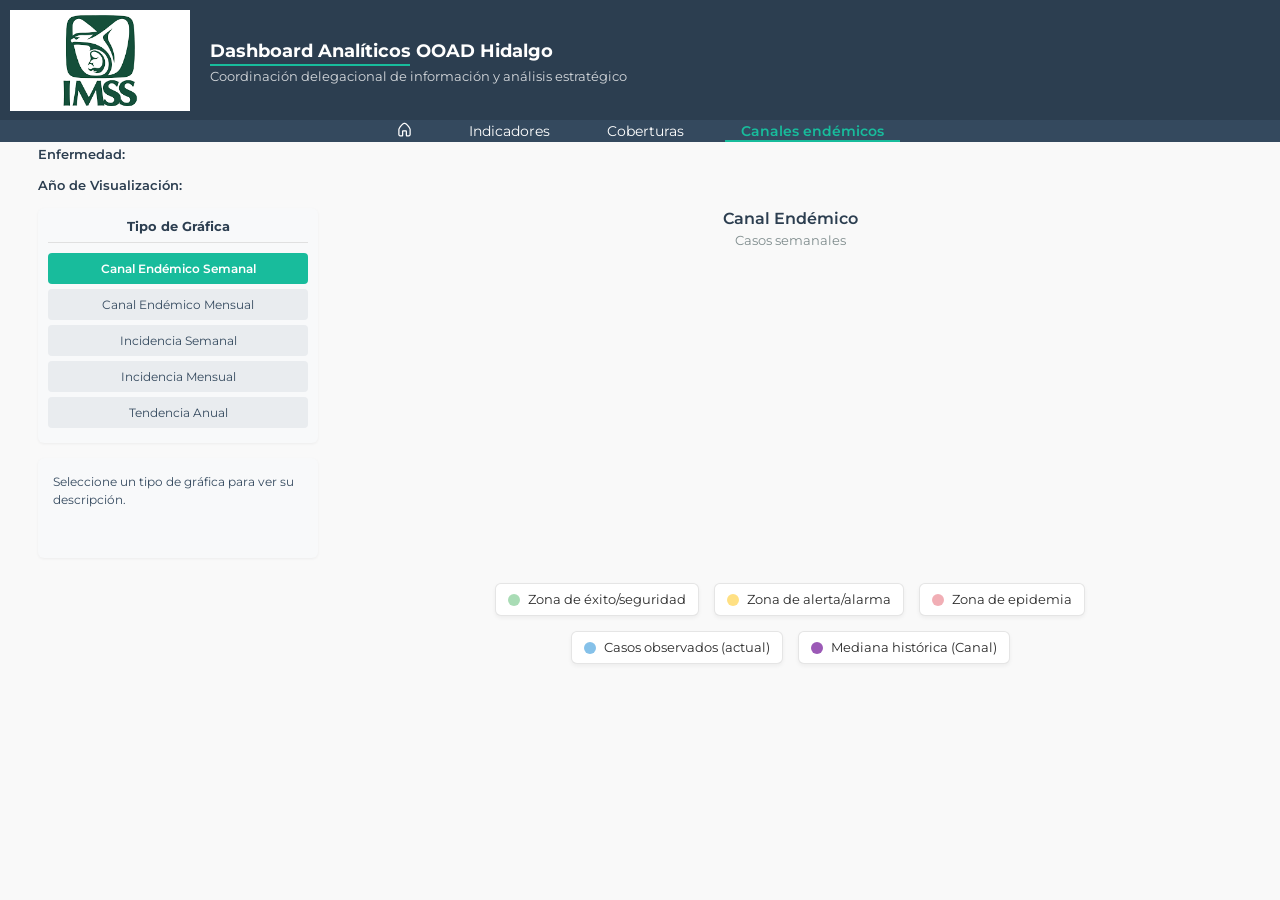
==== html/canales_endemicos.html @ a20da70c "feat: carga de nueva versión" ====
<!DOCTYPE html>
<html lang="es">
<head>
    <meta charset="UTF-8" />
    <meta name="viewport" content="width=device-width, initial-scale=1.0" />
    <title>Canales Endémicos | Analíticos Hidalgo</title>
    <link rel="icon" href="https://puntomedio.mx/wp-content/uploads/2019/12/IMSS-logo.png" />
    <script src="https://d3js.org/d3.v7.min.js"></script>
    <link rel="stylesheet" href="../css/mystyle.css" />

</head>

<body>
  <nav>
        <div class="encabezado">
            <div class="logo">
                <a href="../index.html">
                    <img src="../assets/descarga.png" alt="logo_imss" />
                </a>
            </div>
            <div class="titulo">
                <h1>Dashboard Analíticos OOAD Hidalgo</h1>
                <hr />
                <h2>
                    Coordinación delegacional de información y análisis estratégico
                </h2>
            </div>
        </div>
        <div class="menu_bar">
            <ul>
                <li id="home">
                    <a href="../index.html"> <svg padding="2px" width="15px" height="15px" viewBox="0 0 24 24" fill="none" xmlns="http://www.w3.org/2000/svg"> <path fill-rule="evenodd" clip-rule="evenodd" d="M4.18753 11.3788C4.03002 11.759 4 11.9533 4 12V20.0018C4 20.5529 4.44652 21 5 21H8V15C8 13.8954 8.89543 13 10 13H14C15.1046 13 16 13.8954 16 15V21H19C19.5535 21 20 20.5529 20 20.0018V12C20 11.9533 19.97 11.759 19.8125 11.3788C19.6662 11.0256 19.4443 10.5926 19.1547 10.1025C18.5764 9.1238 17.765 7.97999 16.8568 6.89018C15.9465 5.79788 14.9639 4.78969 14.0502 4.06454C13.5935 3.70204 13.1736 3.42608 12.8055 3.2444C12.429 3.05862 12.1641 3 12 3C11.8359 3 11.571 3.05862 11.1945 3.2444C10.8264 3.42608 10.4065 3.70204 9.94978 4.06454C9.03609 4.78969 8.05348 5.79788 7.14322 6.89018C6.23505 7.97999 5.42361 9.1238 4.8453 10.1025C4.55568 10.5926 4.33385 11.0256 4.18753 11.3788ZM10.3094 1.45091C10.8353 1.19138 11.4141 1 12 1C12.5859 1 13.1647 1.19138 13.6906 1.45091C14.2248 1.71454 14.7659 2.07921 15.2935 2.49796C16.3486 3.33531 17.4285 4.45212 18.3932 5.60982C19.3601 6.77001 20.2361 8.0012 20.8766 9.08502C21.1963 9.62614 21.4667 10.1462 21.6602 10.6134C21.8425 11.0535 22 11.5467 22 12V20.0018C22 21.6599 20.6557 23 19 23H16C14.8954 23 14 22.1046 14 21V15H10V21C10 22.1046 9.10457 23 8 23H5C3.34434 23 2 21.6599 2 20.0018V12C2 11.5467 2.15748 11.0535 2.33982 10.6134C2.53334 10.1462 2.80369 9.62614 3.12345 9.08502C3.76389 8.0012 4.63995 6.77001 5.60678 5.60982C6.57152 4.45212 7.65141 3.33531 8.70647 2.49796C9.2341 2.07921 9.77521 1.71454 10.3094 1.45091Z" fill="#FFFFFF" /> </svg>
                    </a>
                </li>
                <li><a href="./indicadores.html">Indicadores</a></li>
                <li><a href="./coberturas.html">Coberturas</a></li>
                <li><a href="./canales_endemicos.html" class="active">Canales endémicos</a></li>
            </ul>
        </div>
    </nav>

    <div class="container_page">
        <nav class="tabs">
            <h3 class="tab-title">Enfermedad:</h3>
            <ul id="diseaseTabs" class="tab-list tab-list-scrollable"></ul>
        </nav>

        <nav class="tabs" id="yearTabsNav"> 
            <h3 class="tab-title">Año de Visualización:</h3>
            <ul id="yearTabsEndemicos" class="tab-list tab-list-scrollable"></ul>
        </nav>
        
        <div class="main-content-wrapper-canales">
            <div class="sidebar-canales">
                <div id="chartTypeSelectorVertical">
                    <h4>Tipo de Gráfica</h4>
                    <ul>
                        <li data-charttype="canalSemanal" class="active">Canal Endémico Semanal</li>
                        <li data-charttype="canalMensual">Canal Endémico Mensual</li>
                        <li data-charttype="incidenciaSemanal">Incidencia Semanal</li>
                        <li data-charttype="incidenciaMensual">Incidencia Mensual</li>
                        <li data-charttype="tendenciaAnual">Tendencia Anual</li>
                    </ul>
                </div>
                <div id="chartDescriptionArea">
                    Seleccione un tipo de gráfica para ver su descripción.
                </div>
            </div>

            <div class="chart-area-canales">
                <div class="chart-header">
                    <h3 id="chartTitleEndemicos">Canal Endémico</h3>
                    <p id="chartSubtitleEndemicos">Casos semanales</p>
                </div>
                <div id="graficoCanalesEndemicos" class="chart-container-d3">
                    </div>
                <div class="leyenda-zonas">
                    <div class="zona-item"><span class="zona-color" style="background-color: rgba(40, 167, 69, 0.4);"></span><span>Zona de éxito/seguridad</span></div>
                    <div class="zona-item"><span class="zona-color" style="background-color: rgba(255, 193, 7, 0.5);"></span><span>Zona de alerta/alarma</span></div>
                    <div class="zona-item"><span class="zona-color" style="background-color: rgba(220, 53, 69, 0.4);"></span><span>Zona de epidemia</span></div>
                    <div class="zona-item"><span class="zona-color" style="background-color: #85c1e9;"></span><span>Casos observados (actual)</span></div>
                    <div class="zona-item"><span class="zona-color" style="background-color: #9b59b6;"></span><span>Mediana histórica (Canal)</span></div>
                </div>
            </div>
        </div>

        <div id="tooltipCanales" class="chart-tooltip" style="opacity:0; position: absolute; pointer-events: none;"></div>
    </div>

    <script type="module" src="../js/canales_endemicos.js"></script>
</body>
</html>
---- css/mystyle.css ----
/* mystyle.css */

/* ============== BASE & RESET ============== */
/* Importación de la fuente Montserrat desde Google Fonts */
@import url("https://fonts.googleapis.com/css2?family=Montserrat:wght@400;600;700&display=swap");

/* Reseteo universal:
   - box-sizing: border-box -> El padding y borde no incrementan el tamaño total del elemento.
   - margin: 0 y padding: 0 -> Elimina los márgenes y paddings por defecto de los navegadores. */
* {
  box-sizing: border-box;
  margin: 0;
  padding: 0;
}

/* Estilos base para HTML y Body */
body,
html {
  /* Aplicado a ambos para consistencia */
  font-family: "Montserrat", sans-serif; /* Fuente principal de la aplicación */
  background-color: #f9f9f9; /* Color de fondo general */
  color: #2b2b2b; /* Color de texto principal */
  scroll-behavior: smooth; /* Desplazamiento suave para anclas internas */
  padding-top: 63px;
  font-size: 14px; /* Tamaño de fuente base para la aplicación */
}

/* Estilos base para enlaces (<a>) */
a {
  text-decoration: none; /* Elimina el subrayado por defecto de los enlaces */
  color: inherit; /* Los enlaces heredan el color de su elemento padre */
}

/* Estilos base para líneas horizontales (<hr>) */
hr {
  border: none; /* Elimina el borde por defecto */
  height: 2px; /* Altura de la línea */
  background-color: #ccc; /* Color de fondo de la línea */
  margin: 2px 0; /* Margen vertical mínimo */
}

/* ============== HEADER FIXED ============== */
.encabezado {
  display: flex;
  flex-wrap: wrap;
  align-items: center;
  background-color: #2c3e50;
  color: white;
  padding: 10px;
  position: fixed;
  top: 0;
  left: 0;
  right: 0;
  z-index: 300;
  height: 120px;
}

.logo img {
  max-width: 180px;
  height: auto;
}

.titulo {
  margin-left: 20px;
}

.titulo h1 {
  font-size: 1.286em;
  font-weight: 700;
}

.titulo h2 {
  font-size: 0.95em;
  font-weight: 400;
  opacity: 0.8;
}

.titulo hr {
  width: 200px;
  background-color: #18bc9c;
}

/* ============== MENU FIXED ============== */
.menu_bar {
  background-color: #34495e;
  position: fixed;
  top: 120px; /* Debajo del encabezado */
  left: 0;
  right: 0;
  z-index: 299;
  height: 22px;
}

.menu_bar ul {
  list-style: none;
  display: flex;
  justify-content: center;
  padding: 1px;
  gap: 25px;
  height: 100%;
  align-items: center;
}

.menu_bar ul li a {
  color: white;
  padding: 0px 16px;
  border-radius: 6px;
  transition: all 0.4s cubic-bezier(0.25, 0.46, 0.45, 0.94);
  font-size: 1em;
  position: relative;
  overflow: hidden;
  transform: translateZ(0);
  background-size: 200% 100%;
  background-position: right bottom;
}

.menu_bar ul li a:hover {
  background: none;
  color: #18bc9c;
  transform: translateY(-2px);
  box-shadow: none;
  letter-spacing: 0.3px;
  background-position: left bottom;
}

.menu_bar ul li a::after {
  content: "";
  position: absolute;
  left: 0;
  bottom: -2px;
  width: 100%;
  height: 2px;
  background: #2c3e50;
  transform: scaleX(0);
  transition: transform 0.3s ease;
  transform-origin: right;
}

.menu_bar ul li a:hover::after {
  transform: scaleX(1);
  transform-origin: left;
  background: #18bc9c;
}

.menu_bar ul li a.active {
  color: #18bc9c;
  font-weight: 600;
  border: none;
  outline: none;
  box-shadow: none;
  background: transparent;
}

.menu_bar ul li a.active::after {
  transform: scaleX(1);
  background: #18bc9c;
}

/* ============== ASIDE FIXED ============== */
.layout {
  display: flex;
  min-height: calc(100vh - 142px);
}

aside.sidebar {
  width: 200px;
  background: #2c3e50;
  color: white;
  padding: 2px;
  position: fixed;
  top: 142px;
  left: 0;
  bottom: 0;
  overflow-y: auto;
  z-index: 100;
  border-right: 2px solid #18bc9c;
}

aside.sidebar h3 {
  margin-bottom: 12px;
  font-weight: 600;
  font-size: 1.05em;
  text-align: center;
  padding-top: 10px;
}

aside.sidebar ul {
  list-style: none;
  padding: 0;
}

aside.sidebar ul li {
  margin-bottom: 8px;
  padding: 8px;
  border-radius: 6px;
  cursor: pointer;
  transition: background 0.2s;
  font-size: 0.857em;
}

aside.sidebar ul li.active,
aside.sidebar ul li:hover {
  background: #18bc9c;
  color: #fff;
}

aside.sidebar::-webkit-scrollbar {
  width: 5px;
}
aside.sidebar::-webkit-scrollbar-track {
  background: #2c3e50;
}
aside.sidebar::-webkit-scrollbar-thumb {
  background-color: #18bc9c;
  border-radius: 10px;
}

/* ============== MAIN CONTENT ============== */
.main-content {
  flex-grow: 1;
  padding: 0px;
  margin-left: 200px;
  overflow-x: auto;
  min-height: calc(100vh - 142px);
}

/* ============== COMPONENTES ============== */
.container_page {
  padding: 20px 3%;
}

.main {
  text-align: center;
  padding: 40px 10px 40px;
  background-color: #ecf0f1;
  height: auto;
}

.grid_container {
  display: grid;
  gap: 20px;
  margin-top: 10px;
}

/* --- REVERTIDO A AUTO-FIT PARA CARDS_GRID --- */
.cards_grid {
  display: grid;
  /* Las tarjetas tienen un width de 280px (desde JS) + padding de 15px*2 = 310px.
     minmax(300px, 1fr) podría ser un buen punto de partida.
     O, si el 'transform: scale(0.83)' está activo para las cards de cobertura,
     el tamaño visual es más pequeño (~257px), entonces minmax(250px, 1fr) sería apropiado.
     Por ahora, usaré un valor intermedio, puedes ajustarlo según el tamaño visual final de tus .card */
  grid-template-columns: repeat(auto-fit, minmax(280px, 1fr));
  gap: 0px;
  margin-top: 10px;
}

.card {
  background: white;
  border-radius: 12px;
  padding: 15px;
  box-shadow: 0 4px 16px rgba(0, 0, 0, 0.1);
  transition: transform 0.3s ease, box-shadow 0.3s ease;
  border: 1px solid rgba(0, 0, 0, 0.05);
  position: relative;
  /* Si quieres que las tarjetas tengan un tamaño fijo y que el grid se ajuste,
     puedes quitar el scale o ajustarlo. Si lo quitas, el minmax del grid debe
     considerar el ancho total de la tarjeta (JS width + padding CSS). */
  transform: scale(
    0.83
  ); /* Mantenido de tu CSS anterior para consistencia, ajústalo si es necesario */
  transform-origin: center;
}
.card:hover {
  transform: scale(0.83) translateY(-5px);
  box-shadow: 0 8px 24px rgba(0, 0, 0, 0.15);
}

.card-title {
  text-align: center;
  margin-bottom: 10px;
  font-size: 0.9em;
}
.card-title h3 {
  margin: 0 0 3px 0;
  font-weight: 600;
}
.card-title small {
  font-size: 0.85em;
  color: #555;
}
/* Refinamiento para .promedio - Detalles Ajustados */
.promedio {
  text-align: center;
  margin-top: 15px;        
  padding-top: 12px;         /* Un poco más de espacio entre la línea y el texto */
  padding-bottom: 10px;       /* Un poco más de espacio debajo del texto */
  background-color: transparent; 
  color: #75828F;            /* Etiqueta "Cobertura:": Un gris ligeramente más oscuro y legible que #bdc3c7 */
  font-size: 0.88em;          /* Ajuste fino al tamaño de la etiqueta si es necesario */
  line-height: 1.5;   
  font-weight: bolder;        
  
  /* Línea superior: Un gris un poco más visible para mejor definición */
  border-top: 1px solid #ced4da; 
  /* OPCIÓN ALTERNATIVA para la línea (más "juvenil" y temática): */
  /* border-top: 2px solid #18bc9c; */ /* Línea con el color de acento principal y más gruesa */
  
  box-shadow: none;
  border-radius: 0; 
  border-left: none;
  border-right: none;
  border-bottom: none;
}

.promedio strong {
  color: #18bc9c;            
  font-size: 1.3em;           /* Mantenemos este tamaño que parece funcionar bien */
  font-weight: 700;           
  margin-left: 6px;           
}

.promedio strong {
  color: #18bc9c; /* Color para el valor del porcentaje (como lo tenías) */
  font-size: 1.3em; /* Tamaño para el valor (como lo tenías) */
  font-weight: 700; /* Peso para el valor (como lo tenías) */
  margin-left: 6px; /* Margen izquierdo para el valor (como lo tenías) */
}
.card_prin {
  background-color: #34495e;
  color: white;
  padding: 20px;
  border-radius: 10px;
  margin: 20px auto;
  width: 80%;
}
.card_prin h4 {
  margin-bottom: 10px;
  color: #f39c12;
  font-size: 1.143em;
}
.card_prin p {
  line-height: 1.6;
  font-size: 0.929em;
}

label {
  font-weight: 600;
  font-size: 0.929em;
}
select {
  padding: 5px;
  border-radius: 5px;
  border: 1px solid #ccc;
  font-size: 0.8em;
}

.chart-container-d3 {
  overflow: visible;
  margin: 1rem auto;
  min-height: 300px;
}
.chart-container-d3 .axis text {
  font-family: "Montserrat", sans-serif;
  font-size: 0.75em;
  fill: #2c3e50;
}
.chart-container-d3 .axis path,
.chart-container-d3 .axis line {
  stroke: #bdc3c7;
  shape-rendering: crispEdges;
}
.chart-container-d3 .label .bullet {
  font-size: 1.5em;
}
.chart-container-d3 .label .label-text {
  font-size: 0.9em;
  fill: #333;
}

#detalleInfo {
  background-color: #2c3e50ee; /* Fondo oscuro semi-transparente */
  color: white;                 /* Color de texto general para el tooltip */
  padding: 15px;
  border-radius: 8px;
  position: absolute;           /* Posicionado por JavaScript (left, top) */
  display: none;              /* Se muestra vía JavaScript */
  z-index: 999;               /* Asegura que esté por encima de otros elementos */
  font-size: 0.8em;           /* Tamaño de fuente base para el contenido del tooltip */
  box-shadow: 0 5px 15px rgba(0, 0, 0, 0.25); /* Sombra para darle profundidad */

  /* --- Ajustes de Ancho para Adaptabilidad y Estabilidad --- */
  width: auto;                /* Permite que el ancho se ajuste al contenido */
  min-width: 200px;           /* Ancho mínimo para mantener la forma */
  max-width: 330px;           /* Ancho máximo para evitar que sea demasiado extenso */

  /* --- Ajustes de Altura Opcionales (para escritorio, si el contenido es muy largo) --- */
  /* Si el tooltip se vuelve demasiado alto en algunos casos, puedes descomentar estas líneas: */
  /* max-height: 75vh; */    /* Límite de altura (ej. 75% de la altura de la ventana) */
  /* overflow-y: auto; */   /* Añade scroll vertical si el contenido excede max-height */
  
  /* Asegura que las palabras largas se corten y no rompan el layout */
  word-wrap: break-word;      /* Para navegadores más antiguos */
  overflow-wrap: break-word;  /* Estándar actual */
}

#detalleInfo h1#tituloDetalle {
  margin-top: 0;
  margin-bottom: 10px;      /* Margen inferior después del título */
  font-size: 1.1em;         /* Tamaño del título */
  border-bottom: 1px solid #4f657d; /* Línea divisoria sutil debajo del título */
  padding-bottom: 8px;      /* Espacio entre el texto del título y su borde inferior */
  color: #ffffff;           /* Título en blanco brillante */
}

#detalleInfo p#textoDetalle ul {
  list-style: none;
  padding: 0;
  margin: 0;
}

#detalleInfo p#textoDetalle li {
  margin-bottom: 6px;       /* Espacio entre los ítems de la lista */
  line-height: 1.45;        /* Interlineado para mejor lectura de los ítems */
}

/* Estilos para elementos específicos dentro del tooltip (conservados de tu bloque original) */
#detalleInfo .grupo-edad { /* Si usas esta clase dentro del tooltip */
  font-weight: bold;
  display: block;
  margin-bottom: 8px;
  font-size: 1em; /* Relativo al font-size de #detalleInfo (0.8em base) */
}

#detalleInfo .bullet { /* Para los bullets en la lista de detalles */
  margin-right: 5px;
  /* El color del bullet se aplica inline desde JS, así que no es necesario aquí */
}

/* Estilo para el valor específico del detalle (conservado de tu bloque original) */
.valor_detalle { /* Esta clase se usa en el span que envuelve el valor y el % */
  color: #f1c40f; /* Color amarillo/dorado para destacar el valor */
  font-weight: bold;
}

.chart-tooltip {
  backdrop-filter: blur(3px);
  border: 2px solid #18bc9c !important;
  box-shadow: 0 4px 12px rgba(0, 0, 0, 0.15);
}
.tooltip-box {
  background: #2c3e50;
  padding: 12px;
  border-radius: 8px;
  border: 2px solid #18bc9c;
  box-shadow: 0 4px 12px rgba(0, 0, 0, 0.2);
}
.tooltip-header {
  margin-bottom: 10px;
}
.valor-destacado {
  color: #f1c40f;
  font-size: 1.143em;
  font-weight: 700;
}

.main h2 {
  font-size: 2.4em;
  color: #2c3e50;
}
.main h3 {
  font-size: 1.4em;
  color: #18bc9c;
}
.main hr {
  background-color: #18bc9c;
  width: 100px;
  height: 3px;
  margin: 20px auto;
}

/* ============== TABS ============== */
nav.tabs,
nav.tabs-months {
  margin-bottom: 15px;
  display: flex;
  align-items: center;
  flex-wrap: wrap;
}
.tab-title {
  margin-right: 10px;
  font-weight: 600;
  font-size: 0.95em;
  color: #2c3e50;
}
.tab-list {
  display: flex;
  list-style: none;
  padding: 0;
  flex-grow: 1;
  flex-wrap: nowrap;
}
.tab-list-scrollable {
  overflow-x: auto;
  overflow-y: hidden;
  white-space: nowrap;
  scrollbar-width: thin;
  scrollbar-color: #18bc9c #34495e;
}
.tab-list-scrollable::-webkit-scrollbar {
  height: 6px;
}
.tab-list-scrollable::-webkit-scrollbar-track {
  background: #34495e;
  border-radius: 3px;
}
.tab-list-scrollable::-webkit-scrollbar-thumb {
  background-color: #18bc9c;
  border-radius: 3px;
}
.tab-list li {
  margin-right: 3px;
  padding: 4px 12px;
  border-radius: 6px 6px 0 0;
  background: #ecf0f1;
  cursor: pointer;
  transition: background 0.2s, color 0.2s;
  font-size: 0.85em;
  color: #34495e;
  border: 1px solid #bdc3c7;
  border-bottom: none;
  white-space: nowrap;
}
.tab-list li:hover {
  background: #bdc3c7;
  color: #2c3e50;
}
.tab-list li.active {
  background: #18bc9c;
  color: white;
  font-weight: 600;
  border-color: #18bc9c;
}

/* Alternativa 3: Minimalista Moderno (Énfasis en Tipografía) */
.visualization-title-container {
  text-align: center;
  margin-top: 25px;     /* Buen margen superior */
  margin-bottom: 15px;  /* Buen margen inferior */
}

#coberturasVisualizationTitle {
  font-size: 1em;         /* Tamaño de fuente más grande al no tener otros adornos */
  color: #34495e;            /* Un color oscuro, ligeramente más suave que #2c3e50 */
  font-weight: 700;         /* Más peso para darle impacto */
  letter-spacing: 1px;      /* Espaciado entre letras para un look moderno y aireado */
  text-transform: none;     /* O prueba 'uppercase' para un estilo gráfico diferente */
  padding-bottom: 0;        /* Sin padding inferior ya que no hay subrayado */
  position: relative;       /* Aunque no se use ::after, buena práctica mantenerlo por si acaso */
  display: inline-block;
}

#coberturasVisualizationTitle::after { /* Asegura que no haya subrayado de estilos previos */
  content: none; 
}

        /* Estilos para el interruptor de modo (toggle switch) */
        .mode-selector-wrapper { /* Nuevo contenedor para alinear el texto y el switch */
            display: flex;
            align-items: center;
            justify-content: center; /* Centra todo el bloque del selector */
            margin-bottom: 20px;
            padding: 8px 12px;
            background-color: #f8f9fa;
            border-radius: 6px;
            gap: 8px;
        }

        .mode-selector-wrapper .main-label { /* "Visualizar por:" */
            font-weight: 600;
            color: #2c3e50;
            font-size: 0.95em;
            margin-right: 10px;
        }
        
        .mode-selector-wrapper .mode-text { /* "Unidad Médica" o "Grupo Demográfico" */
            font-size: 0.9em;
            color: #555;
            cursor: default; /* O pointer si se quiere que sean clickables para cambiar modo */
            transition: font-weight 0.2s, color 0.2s;
        }

        .mode-selector-wrapper .mode-text.active-mode-label {
            font-weight: bold;
            color: #18bc9c; /* Color de acento IMSS */
        }

        /* Estilos para el interruptor (más pequeño) */
        .switch {
            position: relative;
            display: inline-block;
            width: 40px; /* Más pequeño */
            height: 20px; /* Más pequeño */
            vertical-align: middle;
            margin: 0 5px; /* Pequeño margen alrededor del switch */
        }

        .switch input {
            opacity: 0;
            width: 0;
            height: 0;
        }

        .slider {
            position: absolute;
            cursor: pointer;
            top: 0;
            left: 0;
            right: 0;
            bottom: 0;
            background-color: #ccc;
            -webkit-transition: .4s;
            transition: .4s;
            border-radius: 20px; /* Ajustado al nuevo tamaño */
        }

        .slider:before {
            position: absolute;
            content: "";
            height: 14px; /* Más pequeño */
            width: 14px;  /* Más pequeño */
            left: 3px;    /* Ajustado */
            bottom: 3px;  /* Ajustado */
            background-color: white;
            -webkit-transition: .4s;
            transition: .4s;
            border-radius: 50%;
        }

        input:checked + .slider {
            background-color: #18bc9c; /* Color activo IMSS */
        }

        input:focus + .slider {
            box-shadow: 0 0 1px #18bc9c;
        }

        input:checked + .slider:before {
            -webkit-transform: translateX(20px); /* Ajustado */
            -ms-transform: translateX(20px);
            transform: translateX(20px);
        }
        /* Fin de estilos del interruptor */

        .hidden-filter {
            display: none !important;
        }

        #visualizationMasterContainer { /* Nuevo contenedor para gráficos y leyenda */
            display: flex;
            flex-direction: row;
            gap: 20px; /* Espacio entre la cuadrícula principal y la leyenda */
        }

        #chartsArea { /* Contenedor para #delegacionalChartContainer y #cardsGrid */
            flex-grow: 1; /* Ocupa el espacio disponible */
        }


        #delegacionalChartContainer {
            width: 100%;
            display: flex;
            justify-content: center;
            margin-bottom: 20px;
        }

        .card.delegacional-card {
            border: 2px solid #18bc9c;
            /* El tamaño se controlará en JS, pero el scale puede ser relativo */
            transform: scale(0.95) !important; /* Ligeramente más grande que otras, si otras tienen scale */
            box-shadow: 0 8px 25px rgba(0,0,0,0.12);
            margin: 0 auto;
        }
         .card.delegacional-card .card-title h3 {
            font-size: 1.15em; /* Un poco más grande */
            color: #18bc9c;
        }
        
        #radarLegendContainer {
            width: 280px; /* Ancho fijo para la leyenda */
            flex-shrink: 0; /* Evita que se encoja */
            background-color: #fdfdfd;
            padding: 15px;
            border-radius: 8px;
            box-shadow: 0 2px 5px rgba(0,0,0,0.05);
            border: 1px solid #e0e0e0;
            align-self: flex-start; /* Para que no se estire verticalmente */
            max-height: calc(100vh - 200px); /* Altura máxima, ajustar según necesidad */
            overflow-y: auto; /* Scroll si el contenido es muy largo */
        }
        #radarLegendContainer h4 {
            margin-top: 0;
            margin-bottom: 10px;
            font-size: 1em;
            border-bottom: 1px solid #eee;
            padding-bottom: 8px;
            text-align: center;
        }
        #radarLegendContainer ul {
            list-style: none;
            padding-left: 0;
            font-family: "Montserrat", sans-serif;
        }
        #radarLegendContainer ul li {
            font-size: 0.8em;
            margin-bottom: 6px;
            line-height: 1.4;
            color: #333;
        }


/* ============== RESPONSIVE ============== */
@media (max-width: 768px) {
  body {
    padding-top: 0;
    font-size: 13px;
  }
  .encabezado,
  .menu_bar {
    position: relative;
    height: auto;
  }
  .menu_bar {
    top: 0;
  }
  .layout {
    flex-direction: column;
    min-height: auto;
    margin-top: 0;
  }
  aside.sidebar {
    position: relative;
    top: auto;
    width: 100%;
    height: auto;
    max-height: 200px;
    margin: 0 0 15px 0;
    border-right: none;
  }
  .main-content {
    margin-left: 0;
    padding: 15px;
    min-height: auto;
  }
  .menu_bar ul {
    flex-wrap: wrap;
    gap: 8px;
    justify-content: flex-start;
    padding: 5px 10px;
  }
  .menu_bar ul li a {
    padding: 5px 10px;
  }
  .encabezado {
    padding: 10px;
    flex-direction: row;
    justify-content: space-between;
  }
  .encabezado .titulo {
    text-align: right;
  }
  .titulo h1 {
    font-size: 1.1em;
  }
  .titulo h2 {
    font-size: 0.8em;
  }

  nav.tabs,
  nav.tabs-months {
    flex-direction: column;
    align-items: flex-start;
  }
  .tab-title {
    margin-bottom: 5px;
  }
  .tab-list {
    width: 100%;
    overflow-x: auto;
    padding-bottom: 5px;
  }
  .tab-list li {
    font-size: 0.8em;
    padding: 5px 8px;
  }

  .main h2 {
    font-size: 2em;
  }
  .main h3 {
    font-size: 1.5em;
  }

  #detalleInfo {
    width: 90%;
    left: 5%;
    right: 5%;
    bottom: 10px;
    top: auto;
    font-size: 0.75em;
    max-height: 40vh;
    overflow-y: auto;
    position: fixed;
  }

  /* .cards_grid para tabletas ya no necesita grid-template-columns: repeat(2, 1fr); 
     porque el auto-fit se encargará. Se puede ajustar el gap si es necesario. */
  .cards_grid {
    /* grid-template-columns: repeat(auto-fit, minmax(200px, 1fr));  DEJAREMOS QUE EL AUTO-FIT BASE FUNCIONE */
    gap: 15px;
  }
  .card {
    transform: scale(1);
  }
  .card:hover {
    transform: translateY(-3px);
  }
  .chart-container-d3 {
    min-height: 220px;
  }
}

/* ============== COMPONENTES GENERALES Y COBERTURAS ============== */
.container_page { padding: 20px 3%; }

/* --- Selector de Modo de Visualización --- */
.mode-selector-wrapper {
    display: flex;
    align-items: center;
    justify-content: center; 
    margin-bottom: 20px;
    padding: 8px 12px;
    background-color: #f0f2f5;
    border-radius: 6px;
    gap: 8px;
    box-shadow: 0 1px 3px rgba(0,0,0,0.05);
}
.mode-selector-wrapper .main-label {
    font-weight: 600;
    color: #2c3e50;
    font-size: 0.95em;
    margin-right: 10px;
}
.mode-selector-wrapper .mode-text {
    font-size: 0.9em; 
    color: #555;
    cursor: default;
    transition: font-weight 0.3s, color 0.3s;
}
.mode-selector-wrapper .mode-text.active-mode-label {
    font-weight: bold;
    color: #18bc9c;
}

/* --- Interruptor (Toggle Switch) Pequeño --- */
.switch {
    position: relative;
    display: inline-block;
    width: 40px; 
    height: 20px; 
    vertical-align: middle;
    margin: 0 5px;
}
.switch input { opacity: 0; width: 0; height: 0; }
.slider { position: absolute; cursor: pointer; top: 0; left: 0; right: 0; bottom: 0; background-color: #ccc; transition: .4s; border-radius: 20px; }
.slider:before { position: absolute; content: ""; height: 14px; width: 14px; left: 3px; bottom: 3px; background-color: white; transition: .4s; border-radius: 50%; }
input:checked + .slider { background-color: #18bc9c; }
input:focus + .slider { box-shadow: 0 0 1px #18bc9c; }
input:checked + .slider:before { transform: translateX(20px); }

.hidden-filter { display: none !important; }

/* --- Contenedor Maestro para Gráficos y Leyenda --- */
#visualizationMasterContainer {
    display: flex;
    flex-direction: row;
    flex-wrap: nowrap; 
    gap: 20px;
    align-items: flex-start; /* Alinea la leyenda con el inicio de los gráficos */
}
#chartsArea {
    flex-grow: 1;
    min-width: 0; 
}

/* --- Cuadrícula de Tarjetas --- */
.cards_grid { 
    display: grid; 
    grid-template-columns: repeat(auto-fit, minmax(260px, 1fr)); /* Tarjetas un poco más pequeñas para acomodar más */
    gap: 10px; /* Espacio entre tarjetas */
    align-items: start; /* Las tarjetas se alinean arriba */
}

.card { 
    background: white; 
    border-radius: 12px; 
    padding: 10px; /* Padding reducido para tarjetas más pequeñas */
    box-shadow: 0 2px 8px rgba(0,0,0,0.08); 
    transition: transform 0.2s ease, box-shadow 0.2s ease; 
    border: 1px solid #e0e0e0; 
    position: relative; 
    /* transform: scale(1);  Quitamos el scale por defecto de 0.83 */
    /* width: 100%; Aseguramos que la tarjeta ocupe el espacio de la celda del grid */
}
.card:hover { 
    transform: translateY(-4px); 
    box-shadow: 0 6px 12px rgba(0,0,0,0.1);
}

.card.delegacional-card {
    border: 2.5px solid #18bc9c !important;
    /* Para que ocupe más espacio en la cuadrícula, se puede jugar con grid-column-end si la última fila tiene espacio */
    /* O simplemente se verá más grande por su contenido (SVG más grande) */
    /* Si la última fila tiene, por ejemplo, 3 columnas y es el último item: */
    /* grid-column-start: span 2;  o grid-column: -3 / -1; (si es la última y quieres que ocupe 2 de 3 columnas) */
    /* Esto es complejo de hacer genérico con auto-fit. La opción más simple es dejar que su tamaño mayor lo haga destacar. */
    transform: scale(1) !important; /* Sin reducción de escala */
    box-shadow: 0 6px 18px rgba(0,0,0,0.1) !important;
    /* width se ajustará al contenido del SVG + padding */
}
.card.delegacional-card .card-title h3 {
    font-size: 1.15em !important; 
    color: #18bc9c !important;
}
.card.delegacional-card .promedio strong {
    font-size: 1.35em !important;
}

.card-title { text-align: center; margin-bottom: 8px; font-size: 0.85em; } /* Ajustado */
.card-title h3 { margin: 0 0 2px 0; font-weight: 600; }
.card-title small { font-size: 0.8em; color: #666; } /* Ajustado */

.promedio { text-align: center; margin-top: 10px; padding-top: 10px; padding-bottom: 8px; color: #75828F; font-size: 0.85em; line-height: 1.4; font-weight: bolder; border-top: 1px solid #e0e0e0; }
.promedio strong { color: #18bc9c; font-size: 1.2em; font-weight: 700; margin-left: 5px; }

/* --- Leyenda para el Modo "Por Grupo Demográfico" --- */
#radarLegendContainer {
    width: 250px; /* Ancho ligeramente reducido para la leyenda */
    flex-shrink: 0; 
    background-color: #ffffff;
    padding: 15px;
    border-radius: 8px;
    box-shadow: 0 1px 4px rgba(0,0,0,0.06);
    border: 1px solid #dcdcdc;
    align-self: flex-start; 
    max-height: calc(100vh - 250px); /* Ajusta según sea necesario */
    overflow-y: auto;
    display: none;
}
#radarLegendContainer h4 {
    margin-top: 0;
    margin-bottom: 10px;
    font-size: 1em; 
    border-bottom: 1px solid #e9ecef;
    padding-bottom: 8px;
    text-align: center;
    font-weight: 600;
    color: #333;
}
#radarLegendContainer ul { list-style: none; padding-left: 0; font-family: "Montserrat", sans-serif; }
#radarLegendContainer ul li { font-size: 0.78em; margin-bottom: 6px; line-height: 1.45; color: #333; }


/* (Resto de tu mystyle.css existente: #detalleInfo, TABS, .visualization-title-container, RESPONSIVE, etc.) */
/* Asegúrate que las media queries no interfieran negativamente con los nuevos layouts. */
/* Por ejemplo, para pantallas pequeñas, #visualizationMasterContainer podría volver a flex-direction: column */
@media (max-width: 992px) { /* Un breakpoint intermedio antes de tablet */
    #visualizationMasterContainer {
        flex-direction: column;
    }
    #radarLegendContainer {
        width: 100%; /* Ocupa todo el ancho */
        margin-left: 0;
        margin-top: 20px; /* Espacio si va debajo */
        max-height: 300px; /* Ajustar altura para móvil */
    }
}

@media (max-width: 768px) {
  /* ... tus otros estilos responsive ... */
  .cards_grid {
    grid-template-columns: repeat(auto-fit, minmax(240px, 1fr)); /* Tarjetas aún más pequeñas en tablet */
    gap: 10px;
  }
  .card {
     transform: scale(1); /* Sin escalado en móvil/tablet por defecto para mejor uso del espacio */
  }
   .card:hover {
     transform: translateY(-3px);
  }

}

@media (max-width: 480px) {
  /* ... tus otros estilos responsive ... */
   .cards_grid {
    grid-template-columns: 1fr; /* Una columna en móviles muy pequeños */
  }
  .mode-selector-wrapper {
      flex-direction: column; /* Apila los elementos del selector de modo */
      align-items: center;
      gap: 5px;
  }
  .mode-selector-wrapper .main-label {
      margin-right: 0;
      margin-bottom: 5px;
  }
}

        /* Estilos específicos para esta página, si los necesitas */
        .leyenda-zonas { /* Ya tienes estilos para esto, asegúrate que se vean bien */
            margin-top: 25px; /* Más espacio después del gráfico */
        }
        /* Asegurar que las nuevas listas de pestañas también sean scrollables si es necesario */
        #yearTabsEndemicos.tab-list-scrollable,
        #channelTypeTabs.tab-list-scrollable {
            overflow-x: auto;
            overflow-y: hidden;
            white-space: nowrap;
            scrollbar-width: thin;
            scrollbar-color: #18bc9c #34495e;
        }
        #yearTabsEndemicos.tab-list-scrollable::-webkit-scrollbar,
        #channelTypeTabs.tab-list-scrollable::-webkit-scrollbar {
            height: 6px;
        }
        #yearTabsEndemicos.tab-list-scrollable::-webkit-scrollbar-track,
        #channelTypeTabs.tab-list-scrollable::-webkit-scrollbar-track {
            background: #34495e;
            border-radius: 3px;
        }
        #yearTabsEndemicos.tab-list-scrollable::-webkit-scrollbar-thumb,
        #channelTypeTabs.tab-list-scrollable::-webkit-scrollbar-thumb {
            background-color: #18bc9c;
            border-radius: 3px;
        }

                .main-content-wrapper-canales {
            display: flex;
            gap: 20px; /* Espacio entre el área del gráfico y la barra lateral derecha */
        }

        .chart-area-canales {
            flex-grow: 1; /* El área del gráfico ocupa el espacio disponible */
            min-width: 0; /* Para que flex-grow funcione correctamente */
        }

        .sidebar-canales {
            width: 280px; /* Ancho fijo para la barra lateral de opciones y descripción */
            flex-shrink: 0; /* Evita que se encoja */
            display: flex;
            flex-direction: column;
            gap: 15px;
        }

        #chartTypeSelectorVertical {
            background-color: #f8f9fa;
            padding: 10px;
            border-radius: 6px;
            box-shadow: 0 1px 3px rgba(0,0,0,0.05);
        }

        #chartTypeSelectorVertical h4 {
            margin-top: 0;
            margin-bottom: 10px;
            font-size: 0.95em;
            color: #2c3e50;
            text-align: center;
            padding-bottom: 8px;
            border-bottom: 1px solid #e0e0e0;
        }

        #chartTypeSelectorVertical ul {
            list-style: none;
            padding: 0;
            margin: 0;
        }

        #chartTypeSelectorVertical ul li {
            padding: 8px 12px;
            margin-bottom: 5px;
            background-color: #e9ecef;
            color: #34495e;
            border-radius: 4px;
            cursor: pointer;
            transition: background-color 0.2s, color 0.2s;
            font-size: 0.85em;
            text-align: center;
        }

        #chartTypeSelectorVertical ul li:hover {
            background-color: #d5dbdb;
        }

        #chartTypeSelectorVertical ul li.active {
            background-color: #18bc9c;
            color: white;
            font-weight: 600;
        }

        #chartDescriptionArea {
            background-color: #f8f9fa;
            padding: 15px;
            border-radius: 6px;
            font-size: 0.85em;
            color: #34495e;
            min-height: 100px; /* Altura mínima para la descripción */
            box-shadow: 0 1px 3px rgba(0,0,0,0.05);
            line-height: 1.5;
        }
         .leyenda-zonas {
            margin-top: 25px;
        }
/* Se eliminan las media queries específicas para .cards_grid de (min-width: 768px) y (min-width: 1200px)
   ya que repeat(auto-fit, minmax(...)) manejará las columnas. */

/* MEDIA QUERY PARA MÓVILES PEQUEÑOS (max-width: 480px) */
@media (max-width: 480px) {
  body {
    font-size: 12px;
  }
  aside.sidebar {
    max-height: 150px;
    padding: 10px;
  }
  aside.sidebar h3 {
    font-size: 1.143em;
  }
  .main h2 {
    font-size: 1.8em;
  }
  .main h3 {
    font-size: 1.3em;
  }
  .card {
    padding: 10px;
    transform: scale(1);
  }
  #detalleInfo {
    font-size: 0.7em;
    padding: 10px;
  }
  .tab-list li {
    font-size: 0.75em;
    padding: 4px 6px;
  }
  .tab-title {
    font-size: 0.9em;
  }

  /* .cards_grid para móviles pequeños (auto-fit se encarga, podría ser 1 columna) */
  .cards_grid {
    /* grid-template-columns: 1fr; Ya cubierto por el auto-fit */
    gap: 10px;
  }
  .chart-container-d3 {
    min-height: 200px;
  }
}

/* ESTILOS ADICIONALES (Canales Endémicos, Histórico, etc. se mantienen igual) */
.leyenda-zonas {
  display: flex;
  gap: 15px;
  margin: 20px auto;
  justify-content: center;
  flex-wrap: wrap;
  max-width: 800px;
}
.zona-item {
  padding: 8px 12px;
  border-radius: 6px;
  display: flex;
  align-items: center;
  font-size: 0.9em;
  border: 1px solid rgba(0, 0, 0, 0.1);
  background-color: white;
  box-shadow: 0 2px 4px rgba(0, 0, 0, 0.05);
}
.zona-color {
  width: 12px;
  height: 12px;
  border-radius: 50%;
  margin-right: 8px;
  display: inline-block;
}
.chart-header {
  text-align: center;
  margin-bottom: 15px;
}
.chart-header h3 {
  color: #2c3e50;
  font-weight: 600;
  margin-bottom: 5px;
}
.chart-header p {
  color: #7f8c8d;
  font-size: 0.9em;
}
.historical-chart-container {
  margin-top: 30px;
  padding: 25px;
  background-color: #ffffff;
  border-radius: 10px;
  box-shadow: 0 6px 18px rgba(0, 0, 0, 0.12);
  border: 1px solid #dee2e6;
}
.historical-chart-header {
  display: flex;
  justify-content: space-between;
  align-items: center;
  margin-bottom: 20px;
  padding-bottom: 15px;
  border-bottom: 1px solid #e9ecef;
}
#historicalChartTitle {
  color: #2c3e50;
  font-size: 1.3em;
  font-weight: 600;
  margin: 0;
}
#closeHistoricalChart {
  background-color: #dc3545;
  color: white;
  border: none;
  padding: 10px 18px;
  border-radius: 6px;
  cursor: pointer;
  font-size: 0.9em;
  font-weight: 500;
  transition: background-color 0.2s ease;
}
#closeHistoricalChart:hover {
  background-color: #c82333;
}
.slider-controls {
  display: flex;
  align-items: center;
  justify-content: center;
  gap: 15px;
  margin-top: 25px;
  padding: 15px;
  background-color: #f8f9fa;
  border-radius: 8px;
  border: 1px solid #e9ecef;
}
.slider-controls button {
  background-color: #007bff;
  color: white;
  border: none;
  padding: 8px 12px;
  border-radius: 5px;
  cursor: pointer;
  font-size: 1em;
  font-weight: bold;
  transition: background-color 0.2s ease;
}
.slider-controls button:hover {
  background-color: #0056b3;
}
.slider-controls button:disabled {
  background-color: #cccccc;
  cursor: not-allowed;
}
.slider-container {
  display: flex;
  align-items: center;
  flex-grow: 1;
  justify-content: center;
}
.slider-container label {
  margin-right: 12px;
  font-weight: 600;
  color: #343a40;
}
#timeSlider {
  width: 60%;
  max-width: 350px;
  vertical-align: middle;
  cursor: pointer;
}
#sliderValueLabel {
  margin-left: 15px;
  font-weight: bold;
  color: #007bff;
  min-width: 140px;
  display: inline-block;
  background-color: #fff;
  padding: 6px 12px;
  border-radius: 5px;
  border: 1px solid #ced4da;
  font-size: 0.9em;
  box-shadow: inset 0 1px 2px rgba(0, 0, 0, 0.075);
}
.chart-container-d3#historicalChart {
  min-height: 380px;
}
.chart-container-d3#productividadChart {
  min-height: 500px;
}
.chart-footer {
  text-align: center;
  font-size: 0.8em;
  color: #6c757d;
  margin-top: 10px;
}
.section-catalog {
  padding: 40px 0;
  text-align: center;
  background-color: #f0f2f5;
  margin-top: 30px;
}
.section-catalog h2 {
  font-size: 1.9em;
  color: #2c3e50;
  margin-bottom: 35px;
}
.catalog-grid {
  display: grid;
  grid-template-columns: repeat(auto-fit, minmax(300px, 1fr));
  gap: 30px;
  max-width: 1200px;
  margin: 0 auto;
  padding: 0 20px;
}
.catalog-card {
  background-color: #fff;
  border-radius: 15px;
  box-shadow: 0 5px 15px rgba(0, 0, 0, 0.08);
  overflow: hidden;
  text-align: left;
  transition: transform 0.3s ease, box-shadow 0.3s ease;
  text-decoration: none;
  color: inherit;
  display: flex;
  flex-direction: column;
  border: 1px solid #e0e0e0;
}
.catalog-card:hover {
  transform: translateY(-8px) scale(1.02);
  box-shadow: 0 8px 25px rgba(0, 0, 0, 0.12);
}
.catalog-card-thumbnail {
  width: 100%;
  height: 200px;
  background-color: #e9ecef;
  display: flex;
  align-items: center;
  justify-content: center;
  overflow: hidden;
}
.catalog-card-thumbnail img {
  width: 100%;
  height: 100%;
  object-fit: cover;
  display: block;
}
.catalog-card-content {
  padding: 20px;
  flex-grow: 1;
}
.catalog-card-content h4 {
  font-size: 1.25em;
  color: #34495e;
  margin-top: 0;
  margin-bottom: 10px;
}
.catalog-card-content p {
  font-size: 0.9em;
  line-height: 1.6;
  color: #555;
}
/* MEJORAS PARA VISUALIZACIÓN DE COBERTURAS EN PANTALLAS < 993px */
@media (max-width: 992px) {

  /* 1. Hace el grid más flexible y centrado */
  #cardsGrid {
    display: grid;
    /* Se reduce el tamaño mínimo para permitir que más tarjetas quepan cómodamente */
    grid-template-columns: repeat(auto-fit, minmax(250px, 1fr));
    gap: 15px; /* Un espacio consistente entre tarjetas */
    justify-items: center; /* Centra las tarjetas en sus celdas de grid */
    align-items: start;
  }

  /* 2. Regla específica para la tarjeta Delegacional */
  #cardsGrid .card.delegacional-card {
    /* Hace que la tarjeta delegacional ocupe todo el ancho del grid */
    grid-column: 1 / -1; 
    width: auto; /* Permite que se ajuste al contenedor */
    max-width: 450px; /* Un ancho máximo para que no se vea excesivamente grande */
    margin: 10px 0; /* Margen vertical para separarla de las otras tarjetas */
  }

  /* 3. Optimiza el espacio interno de TODAS las tarjetas */
  .card {
    padding: 10px; /* Un poco menos de padding para dar más espacio al gráfico */
    width: 100%; /* Asegura que la tarjeta ocupe el espacio asignado por el grid */
    max-width: 280px; /* Previene que las tarjetas se estiren demasiado en ciertas resoluciones */
  }

  /* 4. Mejora el espaciado de la leyenda */
  #radarLegendContainer {
    width: 100%; /* La leyenda ya ocupa todo el ancho, lo cual es correcto */
    margin-top: 25px; /* Añade un espacio claro entre las tarjetas y la leyenda */
  }
}

/* Ajustes adicionales para móviles muy pequeños */
@media (max-width: 480px) {
  #cardsGrid {
    /* En la vista de una sola columna, no necesitamos un tamaño mínimo */
    grid-template-columns: 1fr;
  }
  
  .card {
     max-width: 100%; /* Permite que la tarjeta ocupe el ancho completo */
  }

  #cardsGrid .card.delegacional-card {
     max-width: 100%;
  }

  /* Coloca este código dentro de la media query @media (max-width: 992px) en tu archivo mystyle.css */

/* --- Mejoras para la visualización y centrado de tarjetas en Coberturas --- */
.cards_grid {
    display: flex;           /* Cambiamos de grid a flexbox para facilitar el centrado */
    flex-wrap: wrap;         /* Permite que las tarjetas se ajusten y pasen a la siguiente línea */
    justify-content: center; /* Centra las tarjetas horizontalmente en el contenedor */
    gap: 15px;               /* Un espacio consistente entre las tarjetas */
}

.card {
    transform: scale(1);     /* Eliminamos la reducción de escala para que la tarjeta sea más grande y legible */
    flex-shrink: 0;          /* Evita que las tarjetas flex se encojan si el espacio es reducido */
}
}
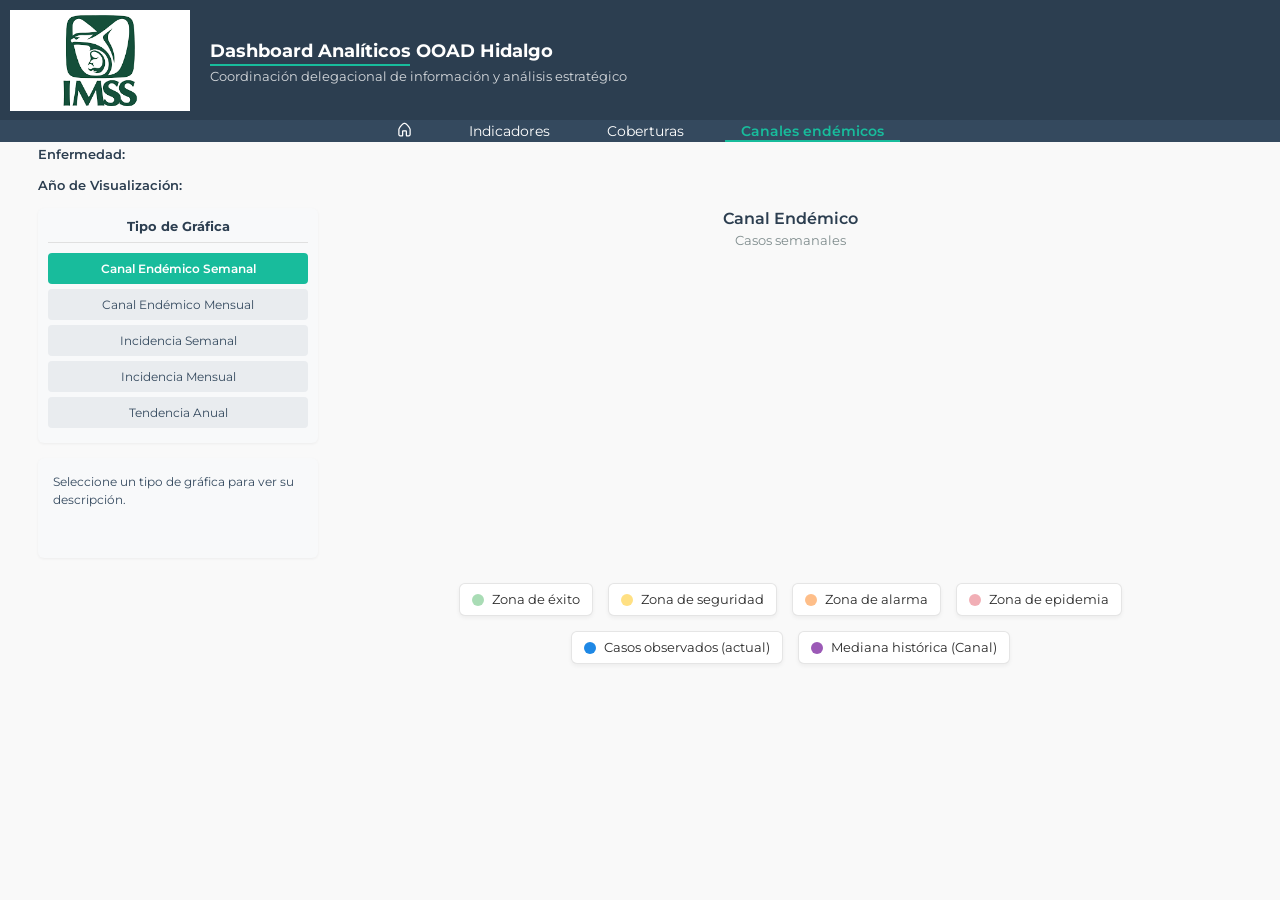
==== commit 67fbf13f: "feat: actualización de información para canales endémicos y mejora en los colores" ====
--- a/html/canales_endemicos.html
+++ b/html/canales_endemicos.html
@@ -1,92 +1,150 @@
 <!DOCTYPE html>
 <html lang="es">
-<head>
+  <head>
     <meta charset="UTF-8" />
     <meta name="viewport" content="width=device-width, initial-scale=1.0" />
     <title>Canales Endémicos | Analíticos Hidalgo</title>
-    <link rel="icon" href="https://puntomedio.mx/wp-content/uploads/2019/12/IMSS-logo.png" />
+    <link
+      rel="icon"
+      href="https://puntomedio.mx/wp-content/uploads/2019/12/IMSS-logo.png"
+    />
     <script src="https://d3js.org/d3.v7.min.js"></script>
     <link rel="stylesheet" href="../css/mystyle.css" />
+  </head>
 
-</head>
-
-<body>
-  <nav>
-        <div class="encabezado">
-            <div class="logo">
-                <a href="../index.html">
-                    <img src="../assets/descarga.png" alt="logo_imss" />
-                </a>
-            </div>
-            <div class="titulo">
-                <h1>Dashboard Analíticos OOAD Hidalgo</h1>
-                <hr />
-                <h2>
-                    Coordinación delegacional de información y análisis estratégico
-                </h2>
-            </div>
+  <body>
+    <nav>
+      <div class="encabezado">
+        <div class="logo">
+          <a href="../index.html">
+            <img src="../assets/descarga.png" alt="logo_imss" />
+          </a>
         </div>
-        <div class="menu_bar">
-            <ul>
-                <li id="home">
-                    <a href="../index.html"> <svg padding="2px" width="15px" height="15px" viewBox="0 0 24 24" fill="none" xmlns="http://www.w3.org/2000/svg"> <path fill-rule="evenodd" clip-rule="evenodd" d="M4.18753 11.3788C4.03002 11.759 4 11.9533 4 12V20.0018C4 20.5529 4.44652 21 5 21H8V15C8 13.8954 8.89543 13 10 13H14C15.1046 13 16 13.8954 16 15V21H19C19.5535 21 20 20.5529 20 20.0018V12C20 11.9533 19.97 11.759 19.8125 11.3788C19.6662 11.0256 19.4443 10.5926 19.1547 10.1025C18.5764 9.1238 17.765 7.97999 16.8568 6.89018C15.9465 5.79788 14.9639 4.78969 14.0502 4.06454C13.5935 3.70204 13.1736 3.42608 12.8055 3.2444C12.429 3.05862 12.1641 3 12 3C11.8359 3 11.571 3.05862 11.1945 3.2444C10.8264 3.42608 10.4065 3.70204 9.94978 4.06454C9.03609 4.78969 8.05348 5.79788 7.14322 6.89018C6.23505 7.97999 5.42361 9.1238 4.8453 10.1025C4.55568 10.5926 4.33385 11.0256 4.18753 11.3788ZM10.3094 1.45091C10.8353 1.19138 11.4141 1 12 1C12.5859 1 13.1647 1.19138 13.6906 1.45091C14.2248 1.71454 14.7659 2.07921 15.2935 2.49796C16.3486 3.33531 17.4285 4.45212 18.3932 5.60982C19.3601 6.77001 20.2361 8.0012 20.8766 9.08502C21.1963 9.62614 21.4667 10.1462 21.6602 10.6134C21.8425 11.0535 22 11.5467 22 12V20.0018C22 21.6599 20.6557 23 19 23H16C14.8954 23 14 22.1046 14 21V15H10V21C10 22.1046 9.10457 23 8 23H5C3.34434 23 2 21.6599 2 20.0018V12C2 11.5467 2.15748 11.0535 2.33982 10.6134C2.53334 10.1462 2.80369 9.62614 3.12345 9.08502C3.76389 8.0012 4.63995 6.77001 5.60678 5.60982C6.57152 4.45212 7.65141 3.33531 8.70647 2.49796C9.2341 2.07921 9.77521 1.71454 10.3094 1.45091Z" fill="#FFFFFF" /> </svg>
-                    </a>
-                </li>
-                <li><a href="./indicadores.html">Indicadores</a></li>
-                <li><a href="./coberturas.html">Coberturas</a></li>
-                <li><a href="./canales_endemicos.html" class="active">Canales endémicos</a></li>
-            </ul>
+        <div class="titulo">
+          <h1>Dashboard Analíticos OOAD Hidalgo</h1>
+          <hr />
+          <h2>
+            Coordinación delegacional de información y análisis estratégico
+          </h2>
         </div>
+      </div>
+      <div class="menu_bar">
+        <ul>
+          <li id="home">
+            <a href="../index.html">
+              <svg
+                padding="2px"
+                width="15px"
+                height="15px"
+                viewBox="0 0 24 24"
+                fill="none"
+                xmlns="http://www.w3.org/2000/svg"
+              >
+                <path
+                  fill-rule="evenodd"
+                  clip-rule="evenodd"
+                  d="M4.18753 11.3788C4.03002 11.759 4 11.9533 4 12V20.0018C4 20.5529 4.44652 21 5 21H8V15C8 13.8954 8.89543 13 10 13H14C15.1046 13 16 13.8954 16 15V21H19C19.5535 21 20 20.5529 20 20.0018V12C20 11.9533 19.97 11.759 19.8125 11.3788C19.6662 11.0256 19.4443 10.5926 19.1547 10.1025C18.5764 9.1238 17.765 7.97999 16.8568 6.89018C15.9465 5.79788 14.9639 4.78969 14.0502 4.06454C13.5935 3.70204 13.1736 3.42608 12.8055 3.2444C12.429 3.05862 12.1641 3 12 3C11.8359 3 11.571 3.05862 11.1945 3.2444C10.8264 3.42608 10.4065 3.70204 9.94978 4.06454C9.03609 4.78969 8.05348 5.79788 7.14322 6.89018C6.23505 7.97999 5.42361 9.1238 4.8453 10.1025C4.55568 10.5926 4.33385 11.0256 4.18753 11.3788ZM10.3094 1.45091C10.8353 1.19138 11.4141 1 12 1C12.5859 1 13.1647 1.19138 13.6906 1.45091C14.2248 1.71454 14.7659 2.07921 15.2935 2.49796C16.3486 3.33531 17.4285 4.45212 18.3932 5.60982C19.3601 6.77001 20.2361 8.0012 20.8766 9.08502C21.1963 9.62614 21.4667 10.1462 21.6602 10.6134C21.8425 11.0535 22 11.5467 22 12V20.0018C22 21.6599 20.6557 23 19 23H16C14.8954 23 14 22.1046 14 21V15H10V21C10 22.1046 9.10457 23 8 23H5C3.34434 23 2 21.6599 2 20.0018V12C2 11.5467 2.15748 11.0535 2.33982 10.6134C2.53334 10.1462 2.80369 9.62614 3.12345 9.08502C3.76389 8.0012 4.63995 6.77001 5.60678 5.60982C6.57152 4.45212 7.65141 3.33531 8.70647 2.49796C9.2341 2.07921 9.77521 1.71454 10.3094 1.45091Z"
+                  fill="#FFFFFF"
+                />
+              </svg>
+            </a>
+          </li>
+          <li><a href="./indicadores.html">Indicadores</a></li>
+          <li><a href="./coberturas.html">Coberturas</a></li>
+          <li>
+            <a href="./canales_endemicos.html" class="active"
+              >Canales endémicos</a
+            >
+          </li>
+        </ul>
+      </div>
     </nav>
 
     <div class="container_page">
-        <nav class="tabs">
-            <h3 class="tab-title">Enfermedad:</h3>
-            <ul id="diseaseTabs" class="tab-list tab-list-scrollable"></ul>
-        </nav>
+      <nav class="tabs">
+        <h3 class="tab-title">Enfermedad:</h3>
+        <ul id="diseaseTabs" class="tab-list tab-list-scrollable"></ul>
+      </nav>
 
-        <nav class="tabs" id="yearTabsNav"> 
-            <h3 class="tab-title">Año de Visualización:</h3>
-            <ul id="yearTabsEndemicos" class="tab-list tab-list-scrollable"></ul>
-        </nav>
-        
-        <div class="main-content-wrapper-canales">
-            <div class="sidebar-canales">
-                <div id="chartTypeSelectorVertical">
-                    <h4>Tipo de Gráfica</h4>
-                    <ul>
-                        <li data-charttype="canalSemanal" class="active">Canal Endémico Semanal</li>
-                        <li data-charttype="canalMensual">Canal Endémico Mensual</li>
-                        <li data-charttype="incidenciaSemanal">Incidencia Semanal</li>
-                        <li data-charttype="incidenciaMensual">Incidencia Mensual</li>
-                        <li data-charttype="tendenciaAnual">Tendencia Anual</li>
-                    </ul>
-                </div>
-                <div id="chartDescriptionArea">
-                    Seleccione un tipo de gráfica para ver su descripción.
-                </div>
-            </div>
+      <nav class="tabs" id="yearTabsNav">
+        <h3 class="tab-title">Año de Visualización:</h3>
+        <ul id="yearTabsEndemicos" class="tab-list tab-list-scrollable"></ul>
+      </nav>
 
-            <div class="chart-area-canales">
-                <div class="chart-header">
-                    <h3 id="chartTitleEndemicos">Canal Endémico</h3>
-                    <p id="chartSubtitleEndemicos">Casos semanales</p>
-                </div>
-                <div id="graficoCanalesEndemicos" class="chart-container-d3">
-                    </div>
-                <div class="leyenda-zonas">
-                    <div class="zona-item"><span class="zona-color" style="background-color: rgba(40, 167, 69, 0.4);"></span><span>Zona de éxito/seguridad</span></div>
-                    <div class="zona-item"><span class="zona-color" style="background-color: rgba(255, 193, 7, 0.5);"></span><span>Zona de alerta/alarma</span></div>
-                    <div class="zona-item"><span class="zona-color" style="background-color: rgba(220, 53, 69, 0.4);"></span><span>Zona de epidemia</span></div>
-                    <div class="zona-item"><span class="zona-color" style="background-color: #85c1e9;"></span><span>Casos observados (actual)</span></div>
-                    <div class="zona-item"><span class="zona-color" style="background-color: #9b59b6;"></span><span>Mediana histórica (Canal)</span></div>
-                </div>
-            </div>
+      <div class="main-content-wrapper-canales">
+        <div class="sidebar-canales">
+          <div id="chartTypeSelectorVertical">
+            <h4>Tipo de Gráfica</h4>
+            <ul>
+              <li data-charttype="canalSemanal" class="active">
+                Canal Endémico Semanal
+              </li>
+              <li data-charttype="canalMensual">Canal Endémico Mensual</li>
+              <li data-charttype="incidenciaSemanal">Incidencia Semanal</li>
+              <li data-charttype="incidenciaMensual">Incidencia Mensual</li>
+              <li data-charttype="tendenciaAnual">Tendencia Anual</li>
+            </ul>
+          </div>
+          <div id="chartDescriptionArea">
+            Seleccione un tipo de gráfica para ver su descripción.
+          </div>
         </div>
 
-        <div id="tooltipCanales" class="chart-tooltip" style="opacity:0; position: absolute; pointer-events: none;"></div>
+        <div class="chart-area-canales">
+          <div class="chart-header">
+            <h3 id="chartTitleEndemicos">Canal Endémico</h3>
+            <p id="chartSubtitleEndemicos">Casos semanales</p>
+          </div>
+          <div id="graficoCanalesEndemicos" class="chart-container-d3"></div>
+
+          <div class="leyenda-zonas">
+            <div class="zona-item">
+              <span
+                class="zona-color"
+                style="background-color: rgba(40, 167, 69, 0.4)"
+              ></span
+              ><span>Zona de éxito</span>
+            </div>
+            <div class="zona-item">
+              <span
+                class="zona-color"
+                style="background-color: rgba(255, 193, 7, 0.5)"
+              ></span
+              ><span>Zona de seguridad</span>
+            </div>
+            <div class="zona-item">
+              <span
+                class="zona-color"
+                style="background-color: rgba(253, 126, 20, 0.5)"
+              ></span
+              ><span>Zona de alarma</span>
+            </div>
+            <div class="zona-item">
+              <span
+                class="zona-color"
+                style="background-color: rgba(220, 53, 69, 0.4)"
+              ></span
+              ><span>Zona de epidemia</span>
+            </div>
+            <div class="zona-item">
+              <span class="zona-color" style="background-color: #1e88e5"></span
+              ><span>Casos observados (actual)</span>
+            </div>
+            <div class="zona-item">
+              <span class="zona-color" style="background-color: #9b59b6"></span
+              ><span>Mediana histórica (Canal)</span>
+            </div>
+          </div>
+        </div>
+      </div>
+
+      <div
+        id="tooltipCanales"
+        class="chart-tooltip"
+        style="opacity: 0; position: absolute; pointer-events: none"
+      ></div>
     </div>
 
     <script type="module" src="../js/canales_endemicos.js"></script>
-</body>
-</html>+  </body>
+</html>
--- a/css/mystyle.css
+++ b/css/mystyle.css
@@ -242,17 +242,12 @@
   margin-top: 10px;
 }
 
-/* --- REVERTIDO A AUTO-FIT PARA CARDS_GRID --- */
-.cards_grid {
-  display: grid;
-  /* Las tarjetas tienen un width de 280px (desde JS) + padding de 15px*2 = 310px.
-     minmax(300px, 1fr) podría ser un buen punto de partida.
-     O, si el 'transform: scale(0.83)' está activo para las cards de cobertura,
-     el tamaño visual es más pequeño (~257px), entonces minmax(250px, 1fr) sería apropiado.
-     Por ahora, usaré un valor intermedio, puedes ajustarlo según el tamaño visual final de tus .card */
-  grid-template-columns: repeat(auto-fit, minmax(280px, 1fr));
-  gap: 0px;
-  margin-top: 10px;
+/* --- Cuadrícula de Tarjetas --- */
+.cards_grid { 
+    display: grid; 
+    grid-template-columns: repeat(auto-fit, minmax(280px, 1fr)); 
+    gap: 15px; /* Un espacio consistente entre tarjetas */
+    justify-items: center; /* Centra las tarjetas en su celda (muy útil) */
 }
 
 .card {
@@ -719,116 +714,6 @@
         }
 
 
-/* ============== RESPONSIVE ============== */
-@media (max-width: 768px) {
-  body {
-    padding-top: 0;
-    font-size: 13px;
-  }
-  .encabezado,
-  .menu_bar {
-    position: relative;
-    height: auto;
-  }
-  .menu_bar {
-    top: 0;
-  }
-  .layout {
-    flex-direction: column;
-    min-height: auto;
-    margin-top: 0;
-  }
-  aside.sidebar {
-    position: relative;
-    top: auto;
-    width: 100%;
-    height: auto;
-    max-height: 200px;
-    margin: 0 0 15px 0;
-    border-right: none;
-  }
-  .main-content {
-    margin-left: 0;
-    padding: 15px;
-    min-height: auto;
-  }
-  .menu_bar ul {
-    flex-wrap: wrap;
-    gap: 8px;
-    justify-content: flex-start;
-    padding: 5px 10px;
-  }
-  .menu_bar ul li a {
-    padding: 5px 10px;
-  }
-  .encabezado {
-    padding: 10px;
-    flex-direction: row;
-    justify-content: space-between;
-  }
-  .encabezado .titulo {
-    text-align: right;
-  }
-  .titulo h1 {
-    font-size: 1.1em;
-  }
-  .titulo h2 {
-    font-size: 0.8em;
-  }
-
-  nav.tabs,
-  nav.tabs-months {
-    flex-direction: column;
-    align-items: flex-start;
-  }
-  .tab-title {
-    margin-bottom: 5px;
-  }
-  .tab-list {
-    width: 100%;
-    overflow-x: auto;
-    padding-bottom: 5px;
-  }
-  .tab-list li {
-    font-size: 0.8em;
-    padding: 5px 8px;
-  }
-
-  .main h2 {
-    font-size: 2em;
-  }
-  .main h3 {
-    font-size: 1.5em;
-  }
-
-  #detalleInfo {
-    width: 90%;
-    left: 5%;
-    right: 5%;
-    bottom: 10px;
-    top: auto;
-    font-size: 0.75em;
-    max-height: 40vh;
-    overflow-y: auto;
-    position: fixed;
-  }
-
-  /* .cards_grid para tabletas ya no necesita grid-template-columns: repeat(2, 1fr); 
-     porque el auto-fit se encargará. Se puede ajustar el gap si es necesario. */
-  .cards_grid {
-    /* grid-template-columns: repeat(auto-fit, minmax(200px, 1fr));  DEJAREMOS QUE EL AUTO-FIT BASE FUNCIONE */
-    gap: 15px;
-  }
-  .card {
-    transform: scale(1);
-  }
-  .card:hover {
-    transform: translateY(-3px);
-  }
-  .chart-container-d3 {
-    min-height: 220px;
-  }
-}
 
 /* ============== COMPONENTES GENERALES Y COBERTURAS ============== */
 .container_page { padding: 20px 3%; }
@@ -971,51 +856,6 @@
 #radarLegendContainer ul li { font-size: 0.78em; margin-bottom: 6px; line-height: 1.45; color: #333; }
 
 
-/* (Resto de tu mystyle.css existente: #detalleInfo, TABS, .visualization-title-container, RESPONSIVE, etc.) */
-/* Asegúrate que las media queries no interfieran negativamente con los nuevos layouts. */
-/* Por ejemplo, para pantallas pequeñas, #visualizationMasterContainer podría volver a flex-direction: column */
-@media (max-width: 992px) { /* Un breakpoint intermedio antes de tablet */
-    #visualizationMasterContainer {
-        flex-direction: column;
-    }
-    #radarLegendContainer {
-        width: 100%; /* Ocupa todo el ancho */
-        margin-left: 0;
-        margin-top: 20px; /* Espacio si va debajo */
-        max-height: 300px; /* Ajustar altura para móvil */
-    }
-}
-
-@media (max-width: 768px) {
-  /* ... tus otros estilos responsive ... */
-  .cards_grid {
-    grid-template-columns: repeat(auto-fit, minmax(240px, 1fr)); /* Tarjetas aún más pequeñas en tablet */
-    gap: 10px;
-  }
-  .card {
-     transform: scale(1); /* Sin escalado en móvil/tablet por defecto para mejor uso del espacio */
-  }
-   .card:hover {
-     transform: translateY(-3px);
-  }
-
-}
-
-@media (max-width: 480px) {
-  /* ... tus otros estilos responsive ... */
-   .cards_grid {
-    grid-template-columns: 1fr; /* Una columna en móviles muy pequeños */
-  }
-  .mode-selector-wrapper {
-      flex-direction: column; /* Apila los elementos del selector de modo */
-      align-items: center;
-      gap: 5px;
-  }
-  .mode-selector-wrapper .main-label {
-      margin-right: 0;
-      margin-bottom: 5px;
-  }
-}
 
         /* Estilos específicos para esta página, si los necesitas */
         .leyenda-zonas { /* Ya tienes estilos para esto, asegúrate que se vean bien */
@@ -1121,52 +961,7 @@
          .leyenda-zonas {
             margin-top: 25px;
         }
-/* Se eliminan las media queries específicas para .cards_grid de (min-width: 768px) y (min-width: 1200px)
-   ya que repeat(auto-fit, minmax(...)) manejará las columnas. */
-
-/* MEDIA QUERY PARA MÓVILES PEQUEÑOS (max-width: 480px) */
-@media (max-width: 480px) {
-  body {
-    font-size: 12px;
-  }
-  aside.sidebar {
-    max-height: 150px;
-    padding: 10px;
-  }
-  aside.sidebar h3 {
-    font-size: 1.143em;
-  }
-  .main h2 {
-    font-size: 1.8em;
-  }
-  .main h3 {
-    font-size: 1.3em;
-  }
-  .card {
-    padding: 10px;
-    transform: scale(1);
-  }
-  #detalleInfo {
-    font-size: 0.7em;
-    padding: 10px;
-  }
-  .tab-list li {
-    font-size: 0.75em;
-    padding: 4px 6px;
-  }
-  .tab-title {
-    font-size: 0.9em;
-  }
-
-  /* .cards_grid para móviles pequeños (auto-fit se encarga, podría ser 1 columna) */
-  .cards_grid {
-    /* grid-template-columns: 1fr; Ya cubierto por el auto-fit */
-    gap: 10px;
-  }
-  .chart-container-d3 {
-    min-height: 200px;
-  }
-}
+
 
 /* ESTILOS ADICIONALES (Canales Endémicos, Histórico, etc. se mantienen igual) */
 .leyenda-zonas {
@@ -1380,70 +1175,173 @@
   line-height: 1.6;
   color: #555;
 }
-/* MEJORAS PARA VISUALIZACIÓN DE COBERTURAS EN PANTALLAS < 993px */
+
+/* ============== RESPONSIVE ============== */
+
+/* Para Tablets y pantallas medianas */
 @media (max-width: 992px) {
-
-  /* 1. Hace el grid más flexible y centrado */
-  #cardsGrid {
-    display: grid;
-    /* Se reduce el tamaño mínimo para permitir que más tarjetas quepan cómodamente */
-    grid-template-columns: repeat(auto-fit, minmax(250px, 1fr));
-    gap: 15px; /* Un espacio consistente entre tarjetas */
-    justify-items: center; /* Centra las tarjetas en sus celdas de grid */
-    align-items: start;
-  }
-
-  /* 2. Regla específica para la tarjeta Delegacional */
-  #cardsGrid .card.delegacional-card {
-    /* Hace que la tarjeta delegacional ocupe todo el ancho del grid */
-    grid-column: 1 / -1; 
-    width: auto; /* Permite que se ajuste al contenedor */
-    max-width: 450px; /* Un ancho máximo para que no se vea excesivamente grande */
-    margin: 10px 0; /* Margen vertical para separarla de las otras tarjetas */
-  }
-
-  /* 3. Optimiza el espacio interno de TODAS las tarjetas */
-  .card {
-    padding: 10px; /* Un poco menos de padding para dar más espacio al gráfico */
-    width: 100%; /* Asegura que la tarjeta ocupe el espacio asignado por el grid */
-    max-width: 280px; /* Previene que las tarjetas se estiren demasiado en ciertas resoluciones */
-  }
-
-  /* 4. Mejora el espaciado de la leyenda */
-  #radarLegendContainer {
-    width: 100%; /* La leyenda ya ocupa todo el ancho, lo cual es correcto */
-    margin-top: 25px; /* Añade un espacio claro entre las tarjetas y la leyenda */
-  }
-}
-
-/* Ajustes adicionales para móviles muy pequeños */
+    #visualizationMasterContainer {
+        flex-direction: column;
+    }
+    #radarLegendContainer {
+        width: 100%;
+        margin-left: 0;
+        margin-top: 20px;
+        max-height: 300px;
+    }
+    #cardsGrid .card.delegacional-card {
+        grid-column: 1 / -1; 
+        max-width: 450px;
+        margin: 10px 0;
+    }
+}
+
+/* Para Tablets más pequeñas y móviles grandes */
+@media (max-width: 768px) {
+    body {
+        padding-top: 0;
+        font-size: 13px;
+    }
+    .encabezado,
+    .menu_bar {
+        position: relative;
+        height: auto;
+    }
+    .menu_bar {
+        top: 0;
+    }
+    .layout {
+        flex-direction: column;
+        min-height: auto;
+        margin-top: 0;
+    }
+    aside.sidebar {
+        position: relative;
+        top: auto;
+        width: 100%;
+        height: auto;
+        max-height: 200px;
+        margin: 0 0 15px 0;
+        border-right: none;
+    }
+    .main-content {
+        margin-left: 0;
+        padding: 15px;
+        min-height: auto;
+    }
+    .menu_bar ul {
+        flex-wrap: wrap;
+        gap: 8px;
+        justify-content: flex-start;
+        padding: 5px 10px;
+    }
+    .menu_bar ul li a {
+        padding: 5px 10px;
+    }
+    .encabezado {
+        padding: 10px;
+        flex-direction: row;
+        justify-content: space-between;
+    }
+    .encabezado .titulo {
+        text-align: right;
+    }
+    .titulo h1 {
+        font-size: 1.1em;
+    }
+    .titulo h2 {
+        font-size: 0.8em;
+    }
+    nav.tabs,
+    nav.tabs-months {
+        flex-direction: column;
+        align-items: flex-start;
+    }
+    .tab-title {
+        margin-bottom: 5px;
+    }
+    .tab-list {
+        width: 100%;
+        overflow-x: auto;
+        padding-bottom: 5px;
+    }
+    .tab-list li {
+        font-size: 0.8em;
+        padding: 5px 8px;
+    }
+    .main h2 {
+        font-size: 2em;
+    }
+    .main h3 {
+        font-size: 1.5em;
+    }
+    #detalleInfo {
+        width: 90%;
+        left: 5%;
+        right: 5%;
+        bottom: 10px;
+        top: auto;
+        font-size: 0.75em;
+        max-height: 40vh;
+        overflow-y: auto;
+        position: fixed;
+    }
+    .card {
+        transform: scale(1);
+    }
+    .card:hover {
+        transform: translateY(-3px);
+    }
+    .chart-container-d3 {
+        min-height: 220px;
+    }
+}
+
+/* Para móviles pequeños */
 @media (max-width: 480px) {
-  #cardsGrid {
-    /* En la vista de una sola columna, no necesitamos un tamaño mínimo */
-    grid-template-columns: 1fr;
-  }
-  
-  .card {
-     max-width: 100%; /* Permite que la tarjeta ocupe el ancho completo */
-  }
-
-  #cardsGrid .card.delegacional-card {
-     max-width: 100%;
-  }
-
-  /* Coloca este código dentro de la media query @media (max-width: 992px) en tu archivo mystyle.css */
-
-/* --- Mejoras para la visualización y centrado de tarjetas en Coberturas --- */
-.cards_grid {
-    display: flex;           /* Cambiamos de grid a flexbox para facilitar el centrado */
-    flex-wrap: wrap;         /* Permite que las tarjetas se ajusten y pasen a la siguiente línea */
-    justify-content: center; /* Centra las tarjetas horizontalmente en el contenedor */
-    gap: 15px;               /* Un espacio consistente entre las tarjetas */
-}
-
-.card {
-    transform: scale(1);     /* Eliminamos la reducción de escala para que la tarjeta sea más grande y legible */
-    flex-shrink: 0;          /* Evita que las tarjetas flex se encojan si el espacio es reducido */
-}
-}
-
+    body {
+        font-size: 12px;
+    }
+    .cards_grid {
+        /* En móviles pequeños, forzamos a una sola columna */
+        grid-template-columns: 1fr;
+    }
+    .card {
+        max-width: 100%;
+    }
+    #cardsGrid .card.delegacional-card {
+        max-width: 100%;
+    }
+    .mode-selector-wrapper {
+        flex-direction: column;
+        align-items: center;
+        gap: 5px;
+    }
+    .mode-selector-wrapper .main-label {
+        margin-right: 0;
+        margin-bottom: 5px;
+    }
+}
+/* Para Tablets y pantallas medianas */
+@media (max-width: 992px) {
+    /* Forzamos la cuadrícula a tener siempre 3 columnas en este tamaño */
+    .cards_grid {
+        grid-template-columns: repeat(3, 1fr);
+    }
+
+    #visualizationMasterContainer {
+        flex-direction: column;
+    }
+    #radarLegendContainer {
+        width: 100%;
+        margin-left: 0;
+        margin-top: 20px;
+        max-height: 300px;
+    }
+    #cardsGrid .card.delegacional-card {
+        /* La tarjeta delegacional seguirá ocupando todo el ancho */
+        grid-column: 1 / -1; 
+        max-width: 450px;
+        margin: 10px 0;
+    }
+}
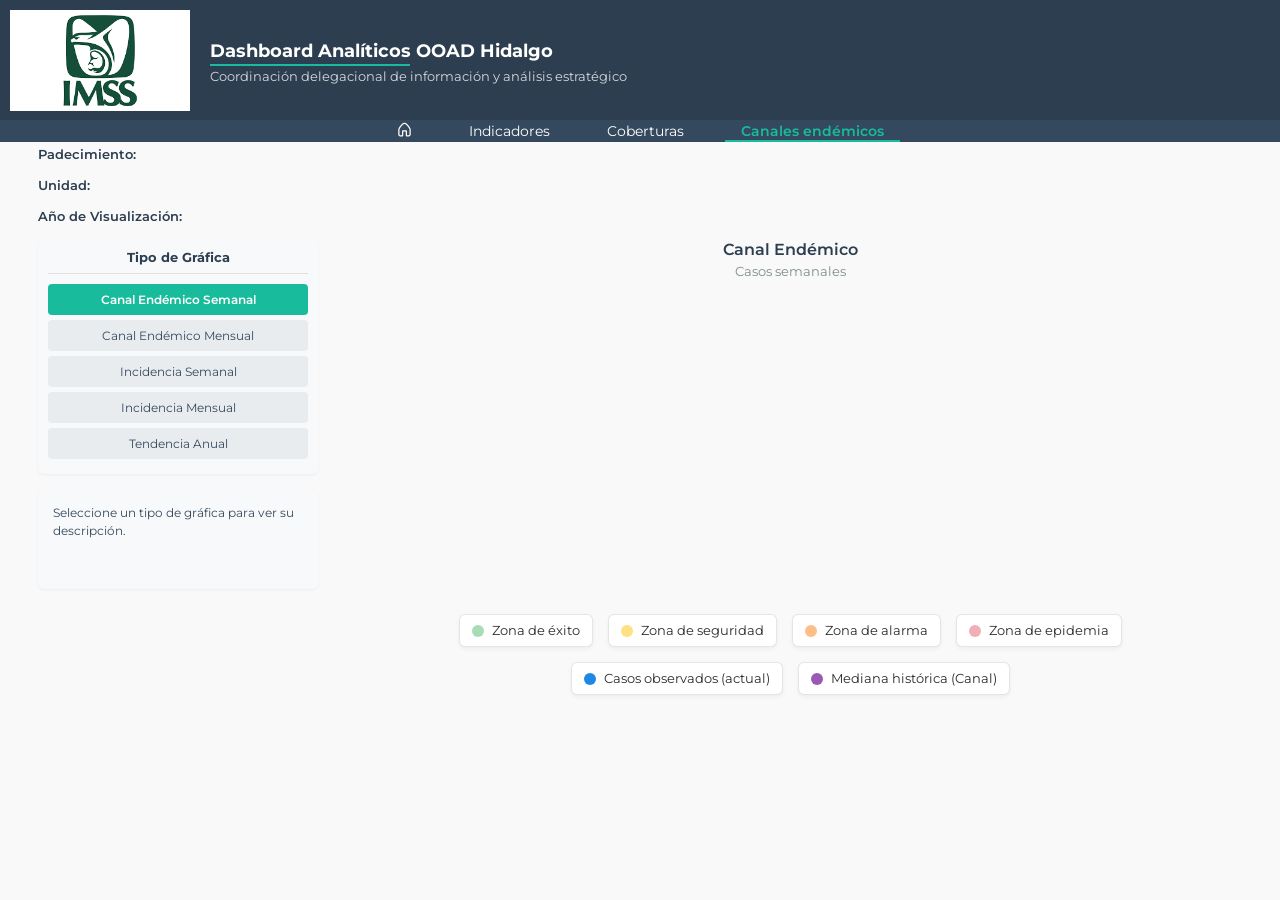
==== commit b5ee7c46: "feat: se cambió la lógica para que los canales endémicos se lean por unidad médica, además se actual" ====
--- a/html/canales_endemicos.html
+++ b/html/canales_endemicos.html
@@ -62,10 +62,14 @@
 
     <div class="container_page">
       <nav class="tabs">
-        <h3 class="tab-title">Enfermedad:</h3>
+        <h3 class="tab-title">Padecimiento:</h3>
         <ul id="diseaseTabs" class="tab-list tab-list-scrollable"></ul>
       </nav>
 
+      <nav class="tabs" id="unitTabsNavCanales">
+        <h3 class="tab-title">Unidad:</h3>
+        <ul id="unitTabsCanales" class="tab-list tab-list-scrollable"></ul>
+      </nav>
       <nav class="tabs" id="yearTabsNav">
         <h3 class="tab-title">Año de Visualización:</h3>
         <ul id="yearTabsEndemicos" class="tab-list tab-list-scrollable"></ul>
@@ -147,4 +151,4 @@
 
     <script type="module" src="../js/canales_endemicos.js"></script>
   </body>
-</html>
+</html>
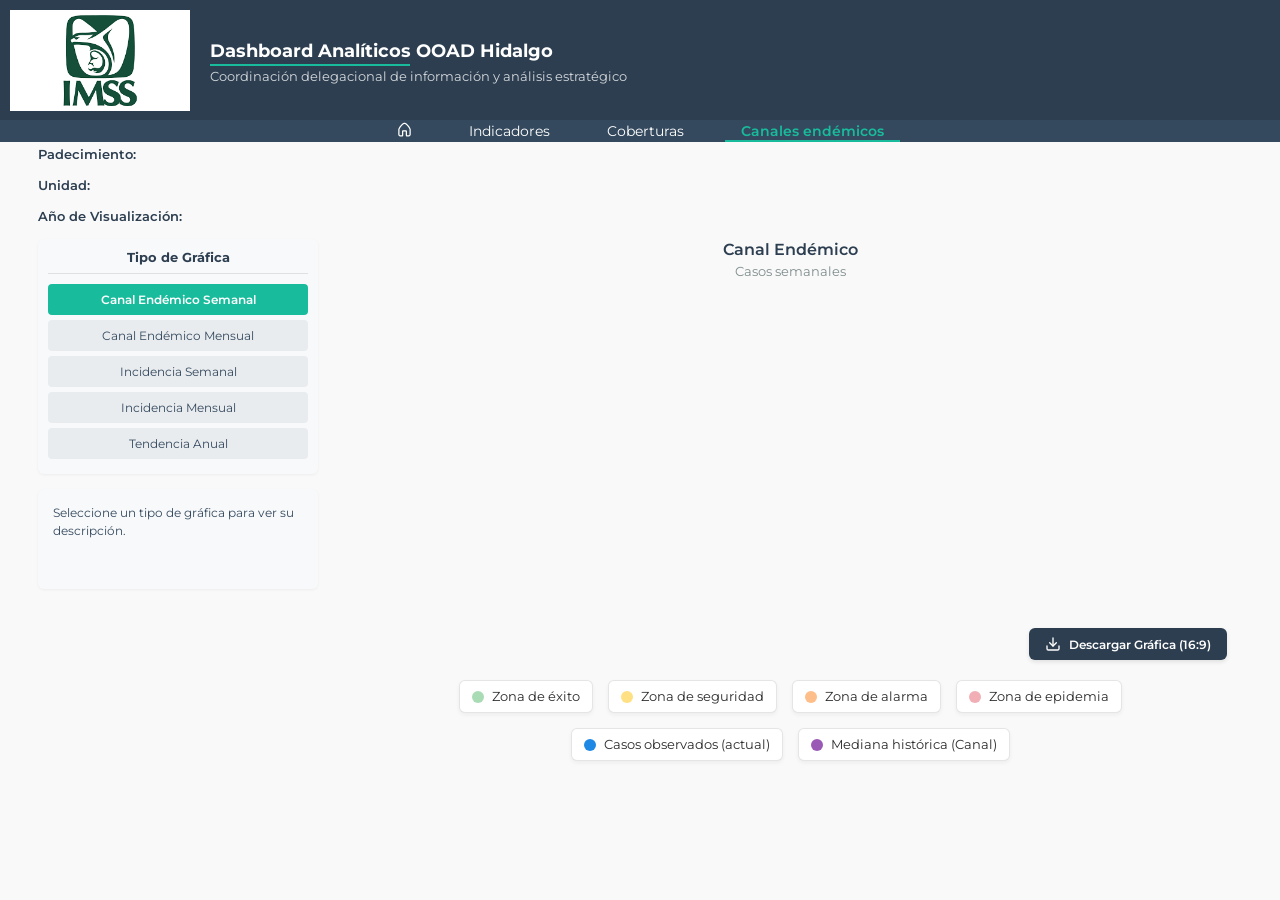
==== commit aeab747e: "feat: mejora visual en canales endémicos y nueva función para actualizar casos semanales" ====
--- a/html/canales_endemicos.html
+++ b/html/canales_endemicos.html
@@ -99,46 +99,39 @@
             <h3 id="chartTitleEndemicos">Canal Endémico</h3>
             <p id="chartSubtitleEndemicos">Casos semanales</p>
           </div>
+          
+          <div id="statsCanales" class="stats-canales-row"></div>
+          
           <div id="graficoCanalesEndemicos" class="chart-container-d3"></div>
+
+          <div class="chart-footer-actions">
+            <button id="btnDescargarGrafica" class="btn-descarga-img">
+              <svg width="16" height="16" viewBox="0 0 24 24" fill="none" stroke="currentColor" stroke-width="2" stroke-linecap="round" stroke-linejoin="round"><path d="M21 15v4a2 2 0 0 1-2 2H5a2 2 0 0 1-2-2v-4"></path><polyline points="7 10 12 15 17 10"></polyline><line x1="12" y1="15" x2="12" y2="3"></line></svg>
+              Descargar Gráfica (16:9)
+            </button>
+          </div>
 
           <div class="leyenda-zonas">
             <div class="zona-item">
-              <span
-                class="zona-color"
-                style="background-color: rgba(40, 167, 69, 0.4)"
-              ></span
-              ><span>Zona de éxito</span>
+              <span class="zona-color" style="background-color: rgba(40, 167, 69, 0.4)"></span><span>Zona de éxito</span>
             </div>
             <div class="zona-item">
-              <span
-                class="zona-color"
-                style="background-color: rgba(255, 193, 7, 0.5)"
-              ></span
-              ><span>Zona de seguridad</span>
+              <span class="zona-color" style="background-color: rgba(255, 193, 7, 0.5)"></span><span>Zona de seguridad</span>
             </div>
             <div class="zona-item">
-              <span
-                class="zona-color"
-                style="background-color: rgba(253, 126, 20, 0.5)"
-              ></span
-              ><span>Zona de alarma</span>
+              <span class="zona-color" style="background-color: rgba(253, 126, 20, 0.5)"></span><span>Zona de alarma</span>
             </div>
             <div class="zona-item">
-              <span
-                class="zona-color"
-                style="background-color: rgba(220, 53, 69, 0.4)"
-              ></span
-              ><span>Zona de epidemia</span>
+              <span class="zona-color" style="background-color: rgba(220, 53, 69, 0.4)"></span><span>Zona de epidemia</span>
             </div>
             <div class="zona-item">
-              <span class="zona-color" style="background-color: #1e88e5"></span
-              ><span>Casos observados (actual)</span>
+              <span class="zona-color" style="background-color: #1e88e5"></span><span>Casos observados (actual)</span>
             </div>
             <div class="zona-item">
-              <span class="zona-color" style="background-color: #9b59b6"></span
-              ><span>Mediana histórica (Canal)</span>
+              <span class="zona-color" style="background-color: #9b59b6"></span><span>Mediana histórica (Canal)</span>
             </div>
           </div>
+          
         </div>
       </div>
 
--- a/css/mystyle.css
+++ b/css/mystyle.css
@@ -853,7 +853,7 @@
     color: #333;
 }
 #radarLegendContainer ul { list-style: none; padding-left: 0; font-family: "Montserrat", sans-serif; }
-#radarLegendContainer ul li { font-size: 0.78em; margin-bottom: 6px; line-height: 1.45; color: #333; }
+#radarLegendContainer ul { font-size: 0.78em; margin-bottom: 6px; line-height: 1.45; color: #333; }
 
 
 
@@ -1344,4 +1344,88 @@
         max-width: 450px;
         margin: 10px 0;
     }
+}
+
+/* ========================================================================= */
+/* ============== SECCIÓN NUEVA EXCLUSIVA: CANALES ENDÉMICOS =============== */
+/* ========================================================================= */
+
+/* --- STATS CARDS CANALES --- */
+.stats-canales-row {
+  display: grid;
+  grid-template-columns: repeat(4, 1fr);
+  gap: 15px;
+  margin-bottom: 20px;
+  padding: 0 10px;
+}
+.stat-canal {
+  background-color: #ffffff; 
+  border-radius: 8px; 
+  padding: 12px 16px;
+  border: 1px solid #e0e4e8; 
+  box-shadow: 0 2px 6px rgba(0,0,0,0.05);
+  border-left: 4px solid #18bc9c; 
+  transition: transform 0.2s ease;
+}
+.stat-canal:hover { transform: translateY(-2px); }
+.stat-canal-label { 
+  font-size: 0.8em; 
+  color: #7a8a9a; 
+  margin-bottom: 6px; 
+  font-weight: 600; 
+  text-transform: uppercase; 
+}
+.stat-canal-value { 
+  font-size: 1.6em; 
+  font-weight: 700; 
+  color: #2c3e50; 
+  line-height: 1.2; 
+}
+
+/* --- BOTÓN DE DESCARGA Y SU CONTENEDOR --- */
+.chart-footer-actions {
+  display: flex;
+  justify-content: flex-end; /* Alinea el botón a la derecha */
+  width: 100%;
+  padding-right: 15px;
+  margin-top: 5px;
+  margin-bottom: 15px;
+}
+
+.btn-descarga-img {
+  display: inline-flex;
+  align-items: center;
+  justify-content: center;
+  gap: 8px;
+  padding: 8px 16px;
+  background-color: #2c3e50;
+  color: white;
+  border: none;
+  border-radius: 6px;
+  font-family: "Montserrat", sans-serif;
+  font-size: 0.85em;
+  font-weight: 600;
+  cursor: pointer;
+  transition: background-color 0.2s, transform 0.2s;
+  box-shadow: 0 2px 4px rgba(0,0,0,0.1);
+}
+.btn-descarga-img:hover {
+  background-color: #18bc9c;
+  transform: translateY(-2px);
+  box-shadow: 0 4px 8px rgba(0,0,0,0.15);
+}
+
+/* --- RESPONSIVE EXCLUSIVO PARA CANALES ENDÉMICOS --- */
+@media (max-width: 992px) {
+  .stats-canales-row { grid-template-columns: repeat(2, 1fr); }
+}
+
+@media (max-width: 768px) {
+  .main-content-wrapper-canales { flex-direction: column; }
+  .sidebar-canales { width: 100%; }
+}
+
+@media (max-width: 480px) {
+  .stats-canales-row { grid-template-columns: 1fr; }
+  .chart-footer-actions { justify-content: center; } /* En móviles centramos el botón para mejor tap */
 }
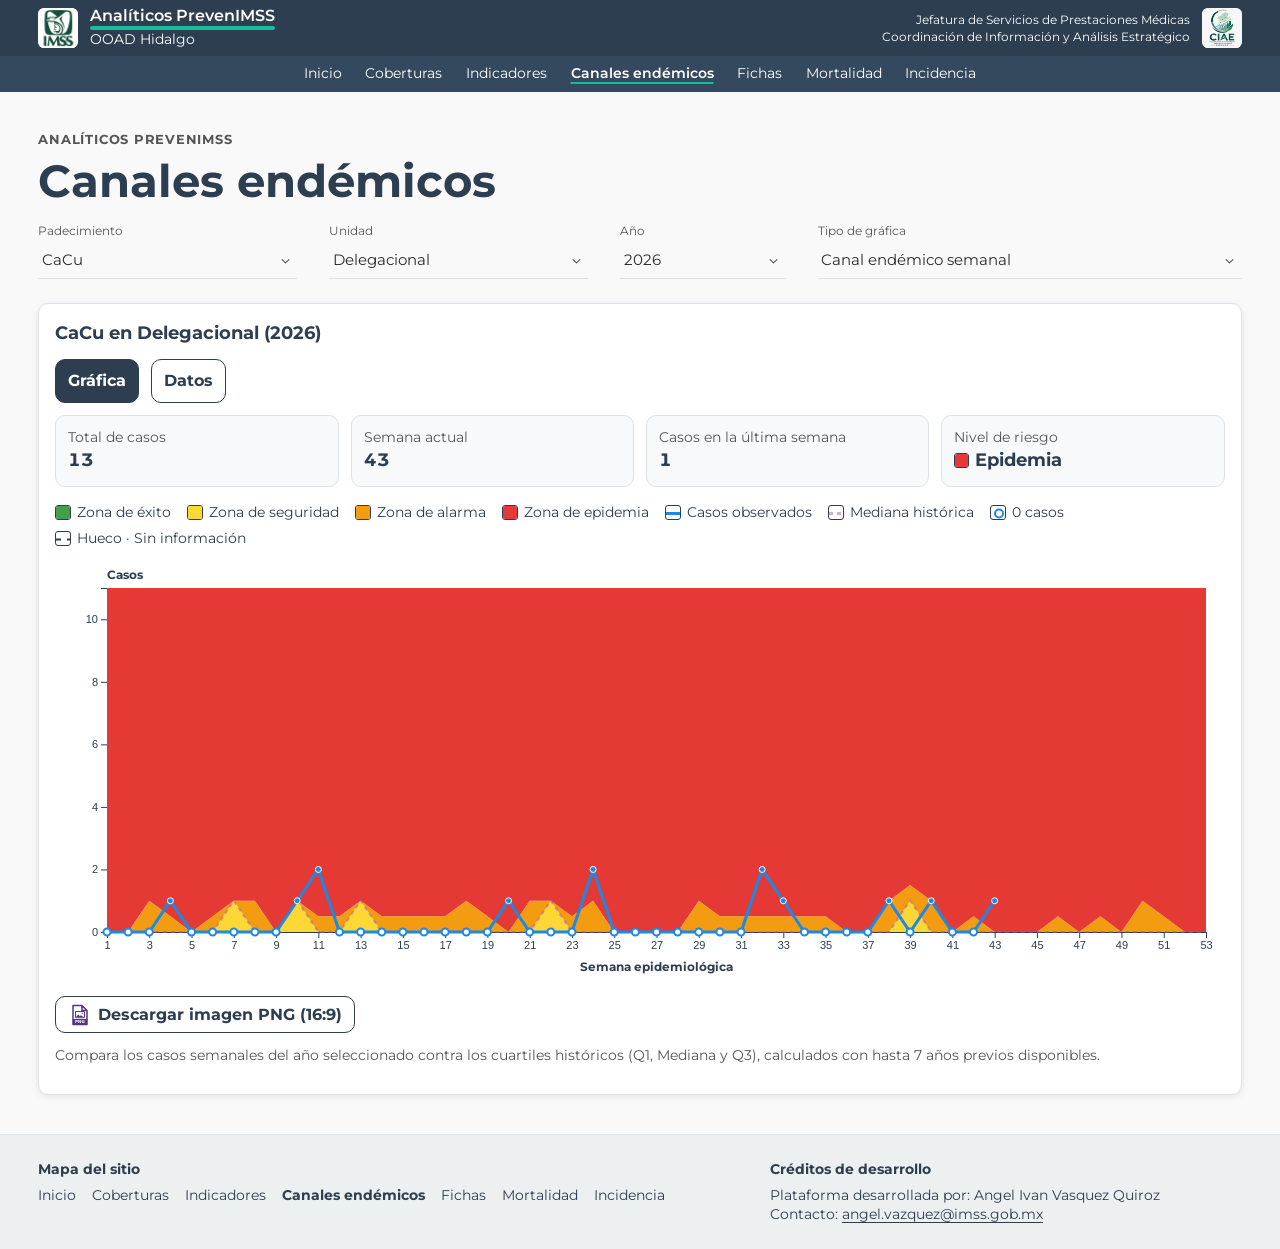
==== commit 9975df8b: "v2: rediseño de filtros, mapa de calor, semáforo, iconos de exportación y footer Fuente: versión efe" ====
--- a/html/canales_endemicos.html
+++ b/html/canales_endemicos.html
@@ -6,142 +6,98 @@
     <title>Canales Endémicos | Analíticos Hidalgo</title>
     <link
       rel="icon"
-      href="https://puntomedio.mx/wp-content/uploads/2019/12/IMSS-logo.png"
+      href="../assets/imss-icon.svg"
     />
-    <script src="https://d3js.org/d3.v7.min.js"></script>
+    <script src="../js/d3.v7.min.js"></script>
     <link rel="stylesheet" href="../css/mystyle.css" />
   </head>
 
   <body>
-    <nav>
-      <div class="encabezado">
-        <div class="logo">
-          <a href="../index.html">
-            <img src="../assets/descarga.png" alt="logo_imss" />
-          </a>
+    <a class="skip-link" href="#contenido">Ir al contenido</a>
+    <header class="site-header">
+        <div class="site-shell site-header-inner">
+            <a class="site-brand" href="../index.html">
+                <span class="brand-mark"><img src="../assets/descarga.png" alt="IMSS" width="300" height="168" /></span>
+                <span><strong>Analíticos PrevenIMSS</strong><small>OOAD Hidalgo</small></span>
+            </a>
+            <div class="site-office">
+                <p>Jefatura de Servicios de Prestaciones Médicas<br />Coordinación de Información y Análisis Estratégico</p>
+                <span class="brand-mark brand-mark-ciae"><img src="../assets/logo-ciae.jpg" alt="CIAE Hidalgo" /></span>
+            </div>
         </div>
-        <div class="titulo">
-          <h1>Dashboard Analíticos OOAD Hidalgo</h1>
-          <hr />
-          <h2>
-            Coordinación delegacional de información y análisis estratégico
-          </h2>
+        <nav class="site-nav" aria-label="Navegación principal">
+            <ul class="site-shell">
+                <li><a href="../index.html">Inicio</a></li>
+                <li><a href="./coberturas.html">Coberturas</a></li>
+                <li><a href="./indicadores.html">Indicadores</a></li>
+                <li><a href="./canales_endemicos.html" aria-current="page">Canales endémicos</a></li>
+                <li><a href="./fichas.html">Fichas</a></li>
+                <li><a href="./mortalidad.html">Mortalidad</a></li>
+                <li><a href="./incidencia.html">Incidencia</a></li>
+            </ul>
+        </nav>
+    </header>
+
+    <main id="contenido" class="container_page site-shell page-main" tabindex="-1">
+      <header class="page-heading module-heading">
+        <p class="eyebrow">Analíticos PrevenIMSS</p>
+        <h1>Canales endémicos</h1>
+      </header>
+      <section class="filters" aria-label="Filtros de canales endémicos">
+          <div class="filter-bar">
+              <div class="filter-field">
+                  <label for="diseaseTabs">Padecimiento</label>
+                  <div class="filter-control">
+                      <select id="diseaseTabs" disabled></select>
+                  </div>
+              </div>
+              <div class="filter-field">
+                  <label for="unitTabsCanales">Unidad</label>
+                  <div class="filter-control">
+                      <select id="unitTabsCanales" disabled></select>
+                  </div>
+              </div>
+              <div class="filter-field filter-field--compact" id="yearTabsNav">
+                  <label for="yearTabsEndemicos">Año</label>
+                  <div class="filter-control">
+                      <select id="yearTabsEndemicos" disabled></select>
+                  </div>
+              </div>
+              <div class="filter-field filter-field--wide">
+                  <label for="chartType">Tipo de gráfica</label>
+                  <div class="filter-control">
+                      <select id="chartType" disabled>
+                          <option value="canalSemanal">Canal endémico semanal</option>
+                          <option value="canalMensual">Canal endémico mensual</option>
+                          <option value="incidenciaSemanal">Incidencia semanal</option>
+                          <option value="incidenciaMensual">Incidencia mensual</option>
+                          <option value="tendenciaAnual">Tendencia anual</option>
+                      </select>
+                  </div>
+              </div>
+          </div>
+      </section>
+
+      <section class="module-results report-panel panel" aria-labelledby="chartTitleEndemicos">
+        <h2 id="chartTitleEndemicos" class="section-heading" aria-live="polite">Vigilancia epidemiológica</h2>
+        <div id="channelDataView"></div>
+        <dl id="statsCanales" class="channel-stats" aria-label="Resumen del corte" hidden></dl>
+        <ul id="channelLegend" class="chart-legend data-graph" aria-label="Leyenda de la gráfica"></ul>
+        <div id="graficoCanalesEndemicos" class="channel-chart data-graph">
+          <p class="no-data-message" role="status">Cargando canales endémicos…</p>
         </div>
-      </div>
-      <div class="menu_bar">
-        <ul>
-          <li id="home">
-            <a href="../index.html">
-              <svg
-                padding="2px"
-                width="15px"
-                height="15px"
-                viewBox="0 0 24 24"
-                fill="none"
-                xmlns="http://www.w3.org/2000/svg"
-              >
-                <path
-                  fill-rule="evenodd"
-                  clip-rule="evenodd"
-                  d="M4.18753 11.3788C4.03002 11.759 4 11.9533 4 12V20.0018C4 20.5529 4.44652 21 5 21H8V15C8 13.8954 8.89543 13 10 13H14C15.1046 13 16 13.8954 16 15V21H19C19.5535 21 20 20.5529 20 20.0018V12C20 11.9533 19.97 11.759 19.8125 11.3788C19.6662 11.0256 19.4443 10.5926 19.1547 10.1025C18.5764 9.1238 17.765 7.97999 16.8568 6.89018C15.9465 5.79788 14.9639 4.78969 14.0502 4.06454C13.5935 3.70204 13.1736 3.42608 12.8055 3.2444C12.429 3.05862 12.1641 3 12 3C11.8359 3 11.571 3.05862 11.1945 3.2444C10.8264 3.42608 10.4065 3.70204 9.94978 4.06454C9.03609 4.78969 8.05348 5.79788 7.14322 6.89018C6.23505 7.97999 5.42361 9.1238 4.8453 10.1025C4.55568 10.5926 4.33385 11.0256 4.18753 11.3788ZM10.3094 1.45091C10.8353 1.19138 11.4141 1 12 1C12.5859 1 13.1647 1.19138 13.6906 1.45091C14.2248 1.71454 14.7659 2.07921 15.2935 2.49796C16.3486 3.33531 17.4285 4.45212 18.3932 5.60982C19.3601 6.77001 20.2361 8.0012 20.8766 9.08502C21.1963 9.62614 21.4667 10.1462 21.6602 10.6134C21.8425 11.0535 22 11.5467 22 12V20.0018C22 21.6599 20.6557 23 19 23H16C14.8954 23 14 22.1046 14 21V15H10V21C10 22.1046 9.10457 23 8 23H5C3.34434 23 2 21.6599 2 20.0018V12C2 11.5467 2.15748 11.0535 2.33982 10.6134C2.53334 10.1462 2.80369 9.62614 3.12345 9.08502C3.76389 8.0012 4.63995 6.77001 5.60678 5.60982C6.57152 4.45212 7.65141 3.33531 8.70647 2.49796C9.2341 2.07921 9.77521 1.71454 10.3094 1.45091Z"
-                  fill="#FFFFFF"
-                />
-              </svg>
-            </a>
-          </li>
-          <li><a href="./indicadores.html">Indicadores</a></li>
-          <li><a href="./coberturas.html">Coberturas</a></li>
-          <li>
-            <a href="./canales_endemicos.html" class="active"
-              >Canales endémicos</a
-            >
-          </li>
-        </ul>
-      </div>
-    </nav>
-
-    <div class="container_page">
-      <nav class="tabs">
-        <h3 class="tab-title">Padecimiento:</h3>
-        <ul id="diseaseTabs" class="tab-list tab-list-scrollable"></ul>
-      </nav>
-
-      <nav class="tabs" id="unitTabsNavCanales">
-        <h3 class="tab-title">Unidad:</h3>
-        <ul id="unitTabsCanales" class="tab-list tab-list-scrollable"></ul>
-      </nav>
-      <nav class="tabs" id="yearTabsNav">
-        <h3 class="tab-title">Año de Visualización:</h3>
-        <ul id="yearTabsEndemicos" class="tab-list tab-list-scrollable"></ul>
-      </nav>
-
-      <div class="main-content-wrapper-canales">
-        <div class="sidebar-canales">
-          <div id="chartTypeSelectorVertical">
-            <h4>Tipo de Gráfica</h4>
-            <ul>
-              <li data-charttype="canalSemanal" class="active">
-                Canal Endémico Semanal
-              </li>
-              <li data-charttype="canalMensual">Canal Endémico Mensual</li>
-              <li data-charttype="incidenciaSemanal">Incidencia Semanal</li>
-              <li data-charttype="incidenciaMensual">Incidencia Mensual</li>
-              <li data-charttype="tendenciaAnual">Tendencia Anual</li>
-            </ul>
-          </div>
-          <div id="chartDescriptionArea">
-            Seleccione un tipo de gráfica para ver su descripción.
-          </div>
+        <div class="channel-actions data-graph">
+          <button id="btnDescargarGrafica" class="button" type="button" disabled>Descargar imagen PNG (16:9)</button>
+          <p id="channelExportStatus" class="helper-text" role="status"></p>
         </div>
-
-        <div class="chart-area-canales">
-          <div class="chart-header">
-            <h3 id="chartTitleEndemicos">Canal Endémico</h3>
-            <p id="chartSubtitleEndemicos">Casos semanales</p>
-          </div>
-          
-          <div id="statsCanales" class="stats-canales-row"></div>
-          
-          <div id="graficoCanalesEndemicos" class="chart-container-d3"></div>
-
-          <div class="chart-footer-actions">
-            <button id="btnDescargarGrafica" class="btn-descarga-img">
-              <svg width="16" height="16" viewBox="0 0 24 24" fill="none" stroke="currentColor" stroke-width="2" stroke-linecap="round" stroke-linejoin="round"><path d="M21 15v4a2 2 0 0 1-2 2H5a2 2 0 0 1-2-2v-4"></path><polyline points="7 10 12 15 17 10"></polyline><line x1="12" y1="15" x2="12" y2="3"></line></svg>
-              Descargar Gráfica (16:9)
-            </button>
-          </div>
-
-          <div class="leyenda-zonas">
-            <div class="zona-item">
-              <span class="zona-color" style="background-color: rgba(40, 167, 69, 0.4)"></span><span>Zona de éxito</span>
-            </div>
-            <div class="zona-item">
-              <span class="zona-color" style="background-color: rgba(255, 193, 7, 0.5)"></span><span>Zona de seguridad</span>
-            </div>
-            <div class="zona-item">
-              <span class="zona-color" style="background-color: rgba(253, 126, 20, 0.5)"></span><span>Zona de alarma</span>
-            </div>
-            <div class="zona-item">
-              <span class="zona-color" style="background-color: rgba(220, 53, 69, 0.4)"></span><span>Zona de epidemia</span>
-            </div>
-            <div class="zona-item">
-              <span class="zona-color" style="background-color: #1e88e5"></span><span>Casos observados (actual)</span>
-            </div>
-            <div class="zona-item">
-              <span class="zona-color" style="background-color: #9b59b6"></span><span>Mediana histórica (Canal)</span>
-            </div>
-          </div>
-          
-        </div>
-      </div>
-
-      <div
-        id="tooltipCanales"
-        class="chart-tooltip"
-        style="opacity: 0; position: absolute; pointer-events: none"
-      ></div>
-    </div>
+        <p id="chartSubtitleEndemicos" class="helper-text"></p>
+      </section>
+      <div id="tooltipCanales" class="chart-tooltip" role="tooltip" hidden></div>
+    </main>
+    <footer class="site-footer" data-site-footer></footer>
+    <script type="module" src="../js/footer.js"></script>
 
     <script type="module" src="../js/canales_endemicos.js"></script>
+    <script type="module" src="../js/accesos.js"></script>
   </body>
-</html>+</html>
--- a/css/mystyle.css
+++ b/css/mystyle.css
@@ -1,1431 +1,1286 @@
 /* mystyle.css */
 
 /* ============== BASE & RESET ============== */
-/* Importación de la fuente Montserrat desde Google Fonts */
-@import url("https://fonts.googleapis.com/css2?family=Montserrat:wght@400;600;700&display=swap");
-
-/* Reseteo universal:
-   - box-sizing: border-box -> El padding y borde no incrementan el tamaño total del elemento.
-   - margin: 0 y padding: 0 -> Elimina los márgenes y paddings por defecto de los navegadores. */
-* {
-  box-sizing: border-box;
+/* Montserrat Variable, Fontsource 5.3.0, licencia OFL en assets/fonts/OFL.txt */
+/* montserrat-latin-ext-wght-normal */
+@font-face {
+  font-family: 'Montserrat';
+  font-style: normal;
+  font-display: swap;
+  font-weight: 100 900;
+  src: url(../assets/fonts/montserrat-latin-ext-wght-normal.woff2) format('woff2');
+  unicode-range: U+0100-02BA,U+02BD-02C5,U+02C7-02CC,U+02CE-02D7,U+02DD-02FF,U+0304,U+0308,U+0329,U+1D00-1DBF,U+1E00-1E9F,U+1EF2-1EFF,U+2020,U+20A0-20AB,U+20AD-20C0,U+2113,U+2C60-2C7F,U+A720-A7FF;
+}
+
+/* montserrat-latin-wght-normal */
+@font-face {
+  font-family: 'Montserrat';
+  font-style: normal;
+  font-display: swap;
+  font-weight: 100 900;
+  src: url(../assets/fonts/montserrat-latin-wght-normal.woff2) format('woff2');
+  unicode-range: U+0000-00FF,U+0131,U+0152-0153,U+02BB-02BC,U+02C6,U+02DA,U+02DC,U+0304,U+0308,U+0329,U+2000-206F,U+20AC,U+2122,U+2191,U+2193,U+2212,U+2215,U+FEFF,U+FFFD;
+}
+
+:root {
+  --color-accent: #2c3e50;
+  --color-border: #dee2e6;
+  --color-text: #2b2b2b;
+  --color-text-muted: #555555;
+  --performance-expected-bg: #e3f3e7;
+  --performance-expected-ink: #174c2a;
+  --performance-expected-mark: #34a853;
+  --performance-medium-bg: #ffebae;
+  --performance-medium-ink: #654500;
+  --performance-medium-mark: #996900;
+  --performance-low-bg: #f8ddda;
+  --performance-low-ink: #78271f;
+  --performance-low-mark: #bc392e;
+  --performance-missing-bg: #f1f3f5;
+  --performance-missing-ink: #555c64;
+  --performance-missing-mark: #69727b;
+  --ink: var(--color-text);
+  --heading: var(--color-accent);
+  --slate: #34495e;
+  --accent: #18bc9c;
+  --canvas: #f9f9f9;
+  --surface: #ffffff;
+  --muted: var(--color-text-muted);
+  --border: var(--color-border);
+  --subtle: #ecf0f1;
+  --text: #333333;
+  --panel: #f8f9fa;
+  --space-1: 0.375rem;
+  --space-2: 0.75rem;
+  --space-3: 1rem;
+  --space-4: 1.5rem;
+  --space-5: 2rem;
+  --font-size-label: 0.75rem;
+  --font-size-control: 0.9375rem;
+  --filter-target: 2.25rem;
+  --radius: 0.625rem;
+  --font: "Montserrat", system-ui, sans-serif;
+  --shadow: 0 2px 8px rgba(0, 0, 0, 0.08);
+}
+
+/* Base */
+*, *::before, *::after { box-sizing: border-box; }
+html {
+  font-family: var(--font);
+  background: var(--canvas);
+  color: var(--ink);
+}
+body {
+  margin: 0;
+  min-height: 100vh;
+  line-height: 1.45;
+}
+h1, h2, h3, p, dl, dd { margin: 0; }
+a {
+  color: inherit;
+  text-decoration: none;
+}
+.site-nav ul {
   margin: 0;
   padding: 0;
 }
-
-/* Estilos base para HTML y Body */
-body,
-html {
-  /* Aplicado a ambos para consistencia */
-  font-family: "Montserrat", sans-serif; /* Fuente principal de la aplicación */
-  background-color: #f9f9f9; /* Color de fondo general */
-  color: #2b2b2b; /* Color de texto principal */
-  scroll-behavior: smooth; /* Desplazamiento suave para anclas internas */
-  padding-top: 63px;
-  font-size: 14px; /* Tamaño de fuente base para la aplicación */
-}
-
-/* Estilos base para enlaces (<a>) */
-a {
-  text-decoration: none; /* Elimina el subrayado por defecto de los enlaces */
-  color: inherit; /* Los enlaces heredan el color de su elemento padre */
-}
-
-/* Estilos base para líneas horizontales (<hr>) */
-hr {
-  border: none; /* Elimina el borde por defecto */
-  height: 2px; /* Altura de la línea */
-  background-color: #ccc; /* Color de fondo de la línea */
-  margin: 2px 0; /* Margen vertical mínimo */
-}
-
-/* ============== HEADER FIXED ============== */
-.encabezado {
+svg { font-family: var(--font); }
+
+/* Estados y utilidades compartidos */
+button, select, input { font: inherit; }
+button, select, summary { cursor: pointer; }
+button:disabled {
+  cursor: default;
+  opacity: 0.6;
+}
+:focus-visible {
+  outline: 3px solid var(--heading);
+  outline-offset: 3px;
+}
+[hidden] { display: none !important; }
+.visually-hidden {
+  position: absolute;
+  inline-size: 1px;
+  block-size: 1px;
+  overflow: hidden;
+  clip-path: inset(50%);
+  white-space: nowrap;
+}
+svg text { font-variant-numeric: tabular-nums; }
+.no-data-message {
+  padding: var(--space-4);
+  text-align: center;
+  color: var(--muted);
+}
+@media (prefers-reduced-motion: reduce) {
+  *, *::before, *::after {
+    scroll-behavior: auto !important;
+    transition: none !important;
+  }
+}
+
+/* Estructura de página y navegación */
+.site-shell {
+  width: min(100%, 90rem);
+  margin-inline: auto;
+  padding-inline: clamp(1rem, 3vw, 2.5rem);
+}
+.site-header {
+  background: var(--heading);
+  color: var(--surface);
+}
+.site-header-inner {
   display: flex;
   flex-wrap: wrap;
   align-items: center;
-  background-color: #2c3e50;
-  color: white;
-  padding: 10px;
-  position: fixed;
-  top: 0;
-  left: 0;
-  right: 0;
-  z-index: 300;
-  height: 120px;
-}
-
-.logo img {
-  max-width: 180px;
-  height: auto;
-}
-
-.titulo {
-  margin-left: 20px;
-}
-
-.titulo h1 {
-  font-size: 1.286em;
+  justify-content: space-between;
+  gap: var(--space-2) var(--space-4);
+  padding-block: var(--space-1);
+}
+.site-brand {
+  display: inline-flex;
+  align-items: center;
+  gap: var(--space-2);
+}
+.site-brand small, .site-brand strong { display: block; }
+.site-brand strong {
+  width: fit-content;
+  font-weight: 600;
+  line-height: 1.2;
+}
+.site-brand strong::after {
+  content: "";
+  display: block;
+  height: 0.25rem;
+  margin-top: 0.06rem;
+  border-radius: 999px;
+  background: var(--accent);
+}
+.site-brand small { font-size: 0.85rem; }
+.site-office {
+  display: flex;
+  align-items: center;
+  gap: var(--space-2);
+  text-align: end;
+  font-size: var(--font-size-label);
+}
+.site-nav { background: var(--slate); }
+.site-nav ul {
+  display: flex;
+  flex-wrap: wrap;
+  justify-content: center;
+  gap: var(--space-1);
+  margin-inline: auto;
+  padding-inline: clamp(1rem, 3vw, 2.5rem);
+  list-style: none;
+}
+.site-nav a {
+  display: flex;
+  align-items: center;
+  min-height: var(--filter-target);
+  padding: 0.25rem 0.55rem;
+  font-size: 0.85rem;
+  white-space: nowrap;
+}
+.site-nav a:hover { background: rgba(255, 255, 255, 0.08); }
+.site-nav a[aria-current="page"] {
+  font-weight: 600;
+  text-decoration: underline var(--accent);
+  text-underline-offset: 0.32em;
+  text-decoration-thickness: 2px;
+}
+.site-header :focus-visible { outline-color: var(--surface); }
+.site-footer {
+  margin-block-start: auto;
+  padding-block: var(--space-4);
+  border-block-start: 1px solid var(--border);
+  background: var(--subtle);
+  color: var(--heading);
+  font-size: .85rem;
+}
+body:has(.site-footer) { display: flex; flex-direction: column; }
+.site-footer-inner { display: grid; gap: var(--space-4); }
+.site-footer h2 { margin-block-end: var(--space-1); font-size: .9rem; }
+.site-footer ul {
+  display: flex;
+  flex-wrap: wrap;
+  gap: var(--space-1) var(--space-3);
+  margin: 0;
+  padding: 0;
+  list-style: none;
+}
+.site-footer a:is(:hover, :focus-visible), .site-footer a[href^="mailto:"] {
+  text-decoration: underline;
+  text-underline-offset: .2em;
+}
+.site-footer a[aria-current="page"] { font-weight: 700; }
+@media (min-width: 52rem) {
+  .site-footer-inner { grid-template-columns: minmax(0, 1.5fr) minmax(0, 1fr); }
+}
+.skip-link {
+  position: absolute;
+  z-index: 400;
+  left: var(--space-3);
+  top: var(--space-3);
+  padding: var(--space-2);
+  background: var(--surface);
+  color: var(--heading);
+  transform: translateY(-200%);
+}
+.skip-link:focus { transform: none; }
+.page-main { padding-block: clamp(1.25rem, 3vw, 2.5rem); }
+.page-heading {
+  display: grid;
+  gap: var(--space-1);
+  margin-bottom: var(--space-4);
+}
+.page-heading h1 {
+  color: var(--heading);
+  font-size: clamp(1.75rem, 4vw, 2.8rem);
+  line-height: 1.12;
+}
+.page-heading p {
+  color: var(--muted);
+  line-height: 1.55;
+}
+.page-heading .eyebrow {
+  font-size: 0.8rem;
   font-weight: 700;
-}
-
-.titulo h2 {
-  font-size: 0.95em;
+  letter-spacing: 0.06em;
+  text-transform: uppercase;
+}
+.module-heading {
+  grid-column: 1 / -1;
+  margin-bottom: var(--space-2);
+}
+.section-heading {
+  margin-bottom: var(--space-2);
+  font-size: 1.15rem;
+  color: var(--heading);
+}
+.panel {
+  border: 1px solid var(--border);
+  border-radius: var(--radius);
+  background: var(--surface);
+  box-shadow: var(--shadow);
+}
+.module-grid {
+  display: grid;
+  grid-template-columns: repeat(auto-fit, minmax(min(100%, 15rem), 1fr));
+  gap: var(--space-3);
+}
+.module-card {
+  display: flex;
+  flex-direction: column;
+}
+.module-card:hover { border-color: var(--heading); }
+.module-card img {
+  display: block;
+  width: 100%;
+  aspect-ratio: 16 / 7;
+  object-fit: cover;
+  object-position: top;
+  border-radius: var(--radius) var(--radius) 0 0;
+  border-bottom: 1px solid var(--border);
+}
+.module-card-body {
+  display: grid;
+  flex: 1;
+  gap: var(--space-1);
+  padding: var(--space-3);
+  line-height: 1.5;
+}
+.module-card h3, .module-link { color: var(--heading); }
+.module-link {
+  font-weight: 700;
+  text-decoration: underline;
+  text-underline-offset: 0.2em;
+  align-self: end;
+}
+.intro-note {
+  max-width: 72ch;
+  padding: var(--space-3);
+  margin-top: var(--space-4);
+  line-height: 1.6;
+}
+.intro-note h2 {
+  font-size: 1.05rem;
+  color: var(--heading);
+  margin-bottom: var(--space-1);
+}
+@media (max-width: 36rem) {
+  .site-header-inner { gap: var(--space-1); }
+  .site-office p {
+    position: absolute;
+    width: 1px;
+    height: 1px;
+    overflow: hidden;
+    clip-path: inset(50%);
+  }
+  .site-nav ul { gap: 0; }
+  .site-nav a {
+    padding-inline: 0.45rem;
+    font-size: 0.78rem;
+  }
+}
+
+/* Filtros y tablas de consulta */
+.filters { margin-block: var(--space-3) var(--space-4); }
+.filter-bar {
+  display: flex;
+  flex-wrap: wrap;
+  align-items: flex-end;
+  gap: var(--space-3) var(--space-4);
+}
+@media (min-width: 75rem) {
+  .filter-bar { column-gap: var(--space-5); }
+}
+.filter-field {
+  flex: 1 1 8rem;
+  min-width: min(100%, 7rem);
+  display: grid;
+  align-content: start;
+  gap: 0.2rem;
+}
+.filter-field--compact { flex: 0.65 1 5rem; min-width: min(100%, 5rem); }
+.filter-field--sequence { flex: 1.15 1 11.5rem; }
+.filter-field--wide { flex: 1.65 1 13rem; }
+.filters--compact .filter-field { flex: 0 1 11rem; }
+.filter-field label {
+  color: var(--color-text-muted);
+  font-size: var(--font-size-label);
   font-weight: 400;
-  opacity: 0.8;
-}
-
-.titulo hr {
-  width: 200px;
-  background-color: #18bc9c;
-}
-
-/* ============== MENU FIXED ============== */
-.menu_bar {
-  background-color: #34495e;
-  position: fixed;
-  top: 120px; /* Debajo del encabezado */
-  left: 0;
-  right: 0;
-  z-index: 299;
-  height: 22px;
-}
-
-.menu_bar ul {
-  list-style: none;
-  display: flex;
-  justify-content: center;
-  padding: 1px;
-  gap: 25px;
-  height: 100%;
-  align-items: center;
-}
-
-.menu_bar ul li a {
-  color: white;
-  padding: 0px 16px;
-  border-radius: 6px;
-  transition: all 0.4s cubic-bezier(0.25, 0.46, 0.45, 0.94);
-  font-size: 1em;
-  position: relative;
-  overflow: hidden;
-  transform: translateZ(0);
-  background-size: 200% 100%;
-  background-position: right bottom;
-}
-
-.menu_bar ul li a:hover {
-  background: none;
-  color: #18bc9c;
-  transform: translateY(-2px);
-  box-shadow: none;
-  letter-spacing: 0.3px;
-  background-position: left bottom;
-}
-
-.menu_bar ul li a::after {
+}
+.filter-control { position: relative; min-width: 0; }
+.filter-control:has(> select)::after {
   content: "";
   position: absolute;
-  left: 0;
-  bottom: -2px;
+  inset-inline-end: 0.42rem;
+  top: 50%;
+  transform: translateY(-50%);
+  width: 0.7rem;
+  height: 0.7rem;
+  background-color: var(--color-text-muted);
+  mask: url("data:image/svg+xml,%3Csvg xmlns='http://www.w3.org/2000/svg' viewBox='0 0 16 16'%3E%3Cpath d='m3 6 5 5 5-5' fill='none' stroke='black' stroke-width='1.6' stroke-linecap='round' stroke-linejoin='round'/%3E%3C/svg%3E") center / contain no-repeat;
+  pointer-events: none;
+}
+.filter-control:has(> select:disabled)::after { opacity: 0.55; }
+.filter-control select {
+  display: block;
   width: 100%;
-  height: 2px;
-  background: #2c3e50;
-  transform: scaleX(0);
-  transition: transform 0.3s ease;
-  transform-origin: right;
-}
-
-.menu_bar ul li a:hover::after {
-  transform: scaleX(1);
-  transform-origin: left;
-  background: #18bc9c;
-}
-
-.menu_bar ul li a.active {
-  color: #18bc9c;
+  min-width: 0;
+  min-height: var(--filter-target);
+  padding: 0.3rem 0.2rem;
+  border: 0;
+  border-bottom: 1px solid var(--color-border);
+  border-radius: 0;
+  background: transparent;
+  color: var(--color-text);
+  font-size: var(--font-size-control);
+  font-weight: 400;
+}
+.filter-control select {
+  appearance: none;
+  padding-inline-end: 1.4rem;
+  text-overflow: ellipsis;
+}
+.filter-control select:enabled:hover {
+  border-bottom-color: color-mix(in srgb, var(--color-border) 68%, var(--color-text-muted));
+}
+.filter-control select:focus-visible {
+  border-bottom-color: var(--color-accent);
+  outline: 2px solid var(--color-accent);
+  outline-offset: 2px;
+}
+.filter-control select:disabled {
+  color: color-mix(in srgb, var(--color-text-muted) 63%, var(--canvas));
+  border-bottom-color: var(--color-border);
+  cursor: not-allowed;
+  opacity: 1;
+}
+.filter-sequence {
+  display: grid;
+  grid-template-columns: auto minmax(0, 1fr) auto;
+  align-items: center;
+  gap: 0.15rem;
+}
+.filter-step, .filter-help-trigger {
+  display: inline-grid;
+  place-items: center;
+  min-inline-size: var(--filter-target);
+  min-block-size: var(--filter-target);
+  padding: 0;
+  border: 0;
+  background: transparent;
+  color: var(--color-accent);
+}
+.filter-step { font-size: 1.6rem; line-height: 1; }
+.filter-step:enabled:hover { color: var(--color-text); background: var(--subtle); }
+.filter-step:disabled {
+  color: color-mix(in srgb, var(--color-text-muted) 48%, var(--canvas));
+  cursor: not-allowed;
+  opacity: 1;
+}
+.filter-help { position: relative; flex: 0 0 auto; margin-inline-start: auto; }
+.module-heading-row { display: flex; flex-wrap: wrap; align-items: center; gap: var(--space-1); }
+.module-heading-row .filter-help { margin-inline-start: 0; }
+.module-heading-row .filter-help-panel { inset-inline-start: 0; inset-inline-end: auto; }
+.context-filter-bar {
+  display: grid;
+  grid-template-columns: minmax(0, 1fr);
+  align-items: start;
+}
+.context-filter-bar .filter-field { min-inline-size: 0; }
+.context-filter-bar > .filter-field > label { display: block; }
+.period-filter, .filter-mode { min-inline-size: 0; margin: 0; padding: 0; border: 0; }
+.filter-mode > legend, .filter-note {
+  color: var(--color-text-muted);
+  font-size: var(--font-size-label);
+}
+.period-fields {
+  display: grid;
+  grid-template-columns: 4.25rem minmax(0, 1fr);
+  align-items: end;
+  gap: var(--space-2);
+}
+.period-fields label[for="monthTabs"], .period-fields label[for="monthTabsCobertura"] {
+  padding-inline-start: calc(var(--filter-target) + .15rem);
+}
+.filter-mode legend { margin-bottom: .2rem; }
+.segmented-control { display: inline-flex; max-width: 100%; }
+.segmented-control input {
+  position: absolute;
+  inline-size: 1px;
+  block-size: 1px;
+  clip-path: inset(50%);
+}
+.segmented-control label {
+  display: grid;
+  align-items: center;
+  min-block-size: var(--filter-target);
+  padding-inline: var(--space-2);
+  border: 1px solid var(--color-accent);
+  background: var(--surface);
+  color: var(--color-accent);
+  cursor: pointer;
+}
+.segmented-control label:first-of-type { border-radius: .4rem 0 0 .4rem; }
+.segmented-control label:last-of-type { border-radius: 0 .4rem .4rem 0; border-inline-start: 0; }
+.segmented-control input:checked + label { background: var(--color-accent); color: var(--surface); }
+.segmented-control input:focus-visible + label { position: relative; outline: 2px solid var(--accent); outline-offset: 2px; }
+.segmented-control input:disabled + label { opacity: .6; cursor: not-allowed; }
+.filter-category select { font-size: .875rem; color: var(--color-text-muted); }
+.filter-note { margin-block-start: .25rem; }
+.filters .filter-reset { margin-block-start: var(--space-1); }
+.indicator-combobox { position: relative; min-inline-size: 0; }
+.combobox-selection {
+  color: var(--heading);
+  margin-inline: calc(var(--filter-target) + .15rem);
+  font-size: .875rem;
   font-weight: 600;
-  border: none;
+  overflow-wrap: anywhere;
+}
+.combobox-panel {
+  position: absolute;
+  z-index: 15;
+  inset-block-start: 100%;
+  inset-inline: 0;
+  margin-block-start: var(--space-1);
+  border: 1px solid var(--border);
+  border-radius: var(--radius);
+  background: var(--surface);
+  box-shadow: var(--shadow);
+}
+.combobox-panel .filter-note { margin: 0; padding: var(--space-1) var(--space-2); }
+.combobox-panel ul { list-style: none; padding: 0; margin: 0; }
+.combobox-panel > ul { max-block-size: min(44vh, 20rem); overflow: auto; }
+.combobox-group { display: block; padding: var(--space-1) var(--space-2); color: var(--muted); font-size: .8rem; font-weight: 600; }
+.combobox-panel [role="option"] {
+  padding: var(--space-1) var(--space-2);
+  border-inline-start: 3px solid transparent;
+  color: var(--ink);
+  font-size: .875rem;
+  cursor: pointer;
+}
+.combobox-panel [role="option"][aria-selected="true"] { font-weight: 700; }
+.combobox-panel [role="option"]:hover, .combobox-panel [data-active] {
+  border-inline-start-color: var(--color-accent);
+  background: var(--subtle);
+}
+@media (min-width: 36.001rem) {
+  .context-filter-bar { grid-template-columns: minmax(17.25rem, .7fr) minmax(0, 1.3fr); }
+}
+@media (min-width: 68rem) {
+  .context-filter-bar { display: flex; flex-wrap: nowrap; }
+  .context-filter-bar > .filter-field { flex: 1 1 9rem; }
+  .context-filter-bar > .filter-category { flex: 0 1 12.5rem; min-inline-size: 9rem; }
+  .context-filter-bar > .indicator-combobox { flex: 3 1 19rem; }
+  .context-filter-bar > .period-filter { flex: 0 0 17.25rem; }
+  .context-filter-bar > #overviewUnitFilter { flex: 0 1 15rem; }
+  .context-filter-bar > .filter-mode { flex: 0 0 auto; }
+}
+.filter-help-trigger { list-style: none; }
+.filter-help-trigger::-webkit-details-marker { display: none; }
+.filter-help-trigger span {
+  display: grid;
+  place-items: center;
+  width: 1.1rem;
+  height: 1.1rem;
+  border: 1px solid var(--color-text-muted);
+  border-radius: 50%;
+  font-size: var(--font-size-label);
+}
+.filter-help-panel {
+  position: absolute;
+  z-index: 25;
+  inset-block-start: 100%;
+  inset-inline-end: 0;
+  width: min(18rem, calc(100vw - 2rem));
+  padding: var(--space-2);
+  border: 1px solid var(--color-border);
+  border-radius: 0.25rem;
+  background: var(--surface);
+  box-shadow: var(--shadow);
+  color: var(--color-text);
+  font-size: var(--font-size-label);
+  visibility: hidden;
+}
+.filter-help-panel p + p { margin-top: var(--space-1); }
+.filter-help:has(summary:focus-visible) .filter-help-panel,
+.filter-help details[open] + .filter-help-panel { visibility: visible; }
+@media (hover: hover) {
+  .filter-help:hover .filter-help-panel { visibility: visible; }
+}
+@media (pointer: coarse) {
+  :root { --filter-target: 2.75rem; }
+}
+@media (forced-colors: active) {
+  .filter-control select { appearance: auto; }
+  .filter-control:has(> select)::after { display: none; }
+}
+.module-results {
+  min-width: 0;
+  margin-top: var(--space-4);
+}
+.data-table {
+  width: 100%;
+  border-collapse: collapse;
+  font-variant-numeric: tabular-nums;
+}
+.data-table :is(th, td) {
+  padding: var(--space-1) var(--space-2);
+  border-bottom: 1px solid var(--border);
+  text-align: left;
+}
+.data-table thead { background: var(--subtle); }
+.data-table tbody th { font-weight: 400; }
+.data-table :is(th, td):last-child { text-align: right; }
+
+/* Coberturas */
+.cards_grid {
+  display: grid;
+  grid-template-columns: repeat(auto-fit, minmax(min(100%, 17.5rem), 1fr));
+  gap: var(--space-3);
+  align-items: start;
+}
+.coverage-card {
+  min-width: 0;
+  padding: var(--space-3);
+}
+.coverage-card-title h3 {
+  color: var(--heading);
+  font-size: 1.05rem;
+}
+.coverage-card-title small {
+  color: var(--muted);
+  font-size: 0.85rem;
+}
+.coverage-average {
+  margin-top: var(--space-2);
+  color: var(--heading);
+  font-variant-numeric: tabular-nums;
+}
+.coverage-average strong {
+  font-size: 1.35rem;
+  margin-inline-start: var(--space-1);
+}
+.radar {
+  display: block;
+  width: 100%;
+  max-width: 19rem;
+  height: auto;
+  margin-inline: auto;
+}
+.radar text {
+  fill: var(--text);
+  font-size: 11px;
+}
+.radar .radar-level { font-size: 9px; }
+.coverage-details { border-top: 1px solid var(--border); }
+.coverage-details summary, .radar-legend summary {
+  padding-block: var(--space-2);
+  color: var(--heading);
+  font-weight: 700;
+}
+.coverage-details table { font-size: 0.85rem; }
+.coverage-details td { white-space: nowrap; }
+.radar-legend {
+  padding-inline: var(--space-3);
+  margin-bottom: var(--space-3);
+}
+.radar-legend ul { padding: 0 0 var(--space-2) var(--space-3); }
+
+/* Gráficas y controles de informes */
+.report-panel { padding: var(--space-3); }
+.helper-text {
+  color: var(--muted);
+  font-size: 0.875rem;
+  line-height: 1.5;
+  margin-block: var(--space-2);
+}
+.chart-scroll {
+  min-width: 0;
+  overflow-x: auto;
+  padding-bottom: var(--space-1);
+}
+.chart-scroll > svg { display: block; }
+.chart-legend {
+  display: flex;
+  flex-wrap: wrap;
+  align-items: center;
+  gap: var(--space-1) var(--space-3);
+  padding: 0;
+  list-style: none;
+}
+.chart-legend li {
+  display: inline-flex;
+  gap: var(--space-1);
+  align-items: center;
+  color: var(--heading);
+  font-size: 0.85rem;
+}
+.chart-legend svg {
+  flex: none;
+  border: 1px solid var(--heading);
+  border-radius: 3px;
+}
+.chart-tooltip[role="tooltip"] {
+  position: fixed;
+  max-width: min(23rem, calc(100vw - 24px));
+  opacity: 1;
+  background: var(--heading);
+  color: var(--surface);
+  padding: var(--space-2);
+  pointer-events: none;
+  z-index: 50;
+  overflow-wrap: anywhere;
+}
+.chart-tooltip strong { color: inherit; }
+.button {
+  min-height: 2.75rem;
+  padding: 0.35rem 0.75rem;
+  background: var(--surface);
+  color: var(--heading);
+  border: 1px solid var(--heading);
+  border-radius: var(--radius);
+  font-weight: 700;
+}
+.button:hover { background: var(--subtle); }
+.indicator-bar {
+  cursor: pointer;
+  stroke: var(--heading);
+  stroke-width: 0.6;
+}
+.indicator-bar:hover { opacity: 0.75; }
+.indicator-bar:focus-visible {
+  stroke: var(--heading);
+  stroke-width: 3;
   outline: none;
-  box-shadow: none;
+}
+.indicator-threshold, .indicator-value { pointer-events: none; }
+.indicator-value, .unit-axis-label {
+  fill: var(--heading);
+  font-size: 12px;
+}
+.indicator-value { font-weight: 700; }
+.threshold-summary { font-weight: 700; }
+
+/* Histórico */
+.historical-chart-header, .slider-controls {
+  display: flex;
+  flex-wrap: wrap;
+  align-items: center;
+  gap: var(--space-2);
+}
+.historical-chart-header {
+  justify-content: space-between;
+  margin-bottom: var(--space-2);
+}
+.historical-chart-header h2 { margin: 0; }
+.slider-controls {
+  align-items: end;
+  gap: var(--space-2) var(--space-4);
+  margin-top: var(--space-2);
+}
+.slider-controls .filter-field { flex: 1 1 12rem; }
+.slider-controls input {
+  min-width: 0;
+  width: 100%;
+  min-height: var(--filter-target);
+  margin: 0;
+  accent-color: var(--color-accent);
+}
+.slider-controls output {
+  align-self: end;
+  padding-block: 0.45rem;
+  font-weight: 500;
+  font-variant-numeric: tabular-nums;
+}
+
+/* Canales endémicos */
+.channel-stats {
+  display: grid;
+  grid-template-columns: repeat(auto-fit, minmax(min(100%, 8rem), 1fr));
+  gap: var(--space-2);
+  margin-bottom: var(--space-3);
+}
+.channel-stats > div {
+  padding: var(--space-2);
+  border: 1px solid var(--border);
+  border-radius: var(--radius);
+  background: var(--panel);
+}
+.channel-stats dt {
+  font-size: 0.85rem;
+  color: var(--muted);
+}
+.channel-stats dd {
+  display: flex;
+  align-items: center;
+  gap: var(--space-1);
+  font-size: 1.15rem;
+  font-weight: 700;
+  color: var(--heading);
+  font-variant-numeric: tabular-nums;
+  overflow-wrap: anywhere;
+}
+.channel-stats svg {
+  flex: none;
+  border: 1px solid var(--heading);
+  border-radius: 3px;
+}
+.channel-chart {
+  min-width: 0;
+  margin-block: var(--space-2);
+}
+.channel-chart > svg {
+  display: block;
+  max-width: 100%;
+}
+.channel-chart .tick text, .channel-value {
+  fill: var(--heading);
+  font-size: 11px;
+}
+.channel-chart .eje-label {
+  fill: var(--heading);
+  font-size: 12px;
+  font-weight: 700;
+}
+.channel-chart .domain, .channel-chart .tick line { stroke: var(--heading); }
+.channel-actions {
+  display: grid;
+  grid-template-columns: minmax(0, 1fr) auto;
+  align-items: start;
+  gap: var(--space-2);
+}
+.channel-actions button { grid-column: 2; }
+.channel-actions summary {
+  display: list-item;
+  padding-block: var(--space-2);
+  color: var(--heading);
+  font-weight: 700;
+}
+.table-scroll {
+  max-height: 26rem;
+  overflow: auto;
+  border: 1px solid var(--border);
+  border-radius: var(--radius);
+}
+#channelDataTable :is(td, th:not(:first-child)) {
+  text-align: right;
+  white-space: nowrap;
+}
+#channelDataTable thead {
+  position: sticky;
+  top: 0;
+}
+
+@media (max-width: 36rem) {
+  .channel-actions { grid-template-columns: minmax(0, 1fr); }
+  .channel-actions button {
+    grid-column: 1;
+    justify-self: start;
+  }
+}
+@media print {
+  .site-header, .site-footer, .skip-link, .filters, .button, .chart-tooltip, .slider-controls { display: none !important; }
+  .site-shell {
+    width: 100%;
+    padding: 0;
+  }
+  .panel { box-shadow: none; }
+  .report-panel, .coverage-card { break-inside: avoid; }
+  .chart-scroll > svg {
+    max-width: 100%;
+    height: auto;
+  }
+}
+
+/* Controles y datos de consulta */
+.page-main { --control-height: 2.75rem; }
+.control-row, .data-toolbar, .view-switch {
+  display: flex;
+  flex-wrap: wrap;
+  align-items: center;
+  gap: var(--space-2);
+}
+.view-switch { margin-block: var(--space-2); }
+.view-switch button:has(svg), .export-action {
+  display: inline-flex;
+  align-items: center;
+  gap: var(--space-1);
+}
+.view-switch svg {
+  inline-size: 1.25rem;
+  block-size: 1.25rem;
+  flex: none;
+  fill: none;
+  stroke: currentColor;
+  stroke-width: 1.5;
+  stroke-linecap: round;
+  stroke-linejoin: round;
+}
+@media (max-width: 36rem) {
+  #indicatorViews { display: grid; grid-template-columns: minmax(0, 1fr); }
+}
+.view-switch [aria-pressed="true"] {
+  background: var(--heading);
+  color: var(--surface);
+}
+.button { min-height: var(--control-height, 2.75rem); }
+.search-input {
+  display: block;
+  inline-size: 100%;
+  min-inline-size: 0;
+  min-block-size: var(--control-height, 2.75rem);
+  padding: var(--space-1) var(--filter-target) var(--space-1) 2rem;
+  border: 1px solid color-mix(in srgb, var(--color-text-muted) 66%, var(--surface));
+  border-radius: .4rem;
+  background: var(--surface);
+  color: var(--ink);
+  font-size: var(--font-size-control);
+}
+.search-input::placeholder { color: var(--color-text-muted); opacity: 1; }
+.search-input:enabled:hover { border-color: var(--color-text-muted); }
+.search-input:focus-visible { border-color: var(--color-accent); outline: 2px solid var(--color-accent); outline-offset: 2px; }
+.search-input:disabled { border-color: var(--border); color: var(--color-text-muted); cursor: not-allowed; }
+.search-input::-webkit-search-cancel-button { appearance: none; }
+.search-clear {
+  position: absolute;
+  inset-block-start: 50%;
+  inset-inline-end: 2px;
+  transform: translateY(-50%);
+  inline-size: max(2.25rem, calc(var(--filter-target) - 4px));
+  block-size: max(2.25rem, calc(var(--filter-target) - 4px));
+  padding: 0;
+  border: 0;
+  border-radius: .25rem;
   background: transparent;
-}
-
-.menu_bar ul li a.active::after {
-  transform: scaleX(1);
-  background: #18bc9c;
-}
-
-/* ============== ASIDE FIXED ============== */
-.layout {
-  display: flex;
-  min-height: calc(100vh - 142px);
-}
-
-aside.sidebar {
-  width: 200px;
-  background: #2c3e50;
-  color: white;
-  padding: 2px;
-  position: fixed;
-  top: 142px;
-  left: 0;
-  bottom: 0;
-  overflow-y: auto;
-  z-index: 100;
-  border-right: 2px solid #18bc9c;
-}
-
-aside.sidebar h3 {
-  margin-bottom: 12px;
+  color: var(--heading);
+  font-size: 1.3rem;
+  line-height: 1;
+}
+.search-clear:is(:hover, :focus-visible) { background: var(--subtle); }
+.search-clear:focus-visible { outline-offset: -2px; }
+@media (max-width: 36rem), (pointer: coarse) {
+  .search-input { font-size: 1rem; }
+}
+.export-control { position: relative; display: inline-flex; }
+.export-action { min-inline-size: 2.25rem; min-block-size: 2.25rem; }
+.export-icon {
+  flex: none;
+  inline-size: 1.5rem;
+  block-size: 1.5rem;
+  fill: none;
+  stroke-width: 1.5;
+  stroke-linecap: round;
+  stroke-linejoin: round;
+}
+.export-icon[data-export-icon="pdf"] { color: #a30d1b; }
+.export-icon:is([data-export-icon="csv"], [data-export-icon="xlsx"]) { color: #096334; }
+.export-icon[data-export-icon="clipboard"] { color: #1c4c77; }
+.export-icon[data-export-icon="png"] { color: #57328a; }
+.export-tooltip {
+  position: absolute;
+  z-index: 8;
+  inset-block-start: 100%;
+  inset-inline-start: 0;
+  inline-size: max-content;
+  max-inline-size: 100%;
+  padding: .25rem .45rem;
+  border-radius: .25rem;
+  color: var(--surface);
+  background: var(--heading);
+  font-size: var(--font-size-label);
+  visibility: hidden;
+}
+.export-control:not([data-tooltip-dismissed]):has(:focus-visible) .export-tooltip { visibility: visible; }
+@media (hover: hover) {
+  .export-control:not([data-tooltip-dismissed]):hover .export-tooltip { visibility: visible; }
+}
+.data-toolbar { margin-block: var(--space-2); }
+.data-toolbar [role="status"] { color: var(--heading); font-size: .9rem; }
+.table-scroll thead { position: sticky; top: 0; z-index: 1; }
+.table-scroll:focus-visible { outline-offset: 2px; }
+.numeric { text-align: right; font-variant-numeric: tabular-nums; white-space: nowrap; }
+.data-table th[scope="row"] { text-align: left; }
+
+/* Encabezado e índice */
+.brand-mark {
+  position: relative;
+  flex: none;
+  width: 2.5rem;
+  height: 2.5rem;
+  overflow: hidden;
+  border-radius: 0.4rem;
+  background: var(--surface);
+}
+.site-brand .brand-mark img {
+  position: absolute;
+  left: 50%;
+  top: 50%;
+  width: 4.46rem;
+  height: auto;
+  max-width: none;
+  transform: translate(-50%, -50%);
+}
+.brand-mark-ciae img {
+  display: block;
+  width: 100%;
+  height: 100%;
+  object-fit: contain;
+}
+.home-heading {
+  padding-inline-start: var(--space-3);
+  border-inline-start: 3px solid var(--accent);
+}
+.home-heading h1 { font-weight: 600; }
+.home-heading .eyebrow { font-weight: 600; }
+.home-actions {
+  display: grid;
+  grid-template-columns: minmax(0, 1fr) minmax(14rem, 25rem);
+  align-items: end;
+  gap: var(--space-3) var(--space-4);
+  margin-block: var(--space-4);
+}
+.quick-links { display: flex; flex-wrap: wrap; gap: var(--space-1) var(--space-2); }
+.quick-links a {
+  display: inline-flex;
+  align-items: center;
+  gap: var(--space-1);
+  max-width: 100%;
+  min-height: var(--filter-target);
+  border: 1px solid var(--color-border);
+  border-radius: 999px;
+  box-shadow: 0 1px 4px rgba(0, 0, 0, 0.06);
+  font-size: 0.85rem;
+  font-weight: 500;
+}
+.quick-links a span { overflow-wrap: anywhere; }
+.quick-links svg, .search-field svg {
+  flex: none;
+  width: 1rem;
+  height: 1rem;
+}
+.quick-links svg, .search-field svg, .index-card-rail svg {
+  fill: none;
+  stroke: currentColor;
+  stroke-width: 1.5;
+  stroke-linecap: round;
+  stroke-linejoin: round;
+}
+.search-field { position: relative; min-inline-size: 0; }
+.search-field svg {
+  position: absolute;
+  top: 50%;
+  inset-inline-start: 0.6rem;
+  color: var(--color-accent);
+  transform: translateY(-50%);
+  pointer-events: none;
+}
+.index-heading {
+  display: flex;
+  flex-wrap: wrap;
+  justify-content: space-between;
+  align-items: baseline;
+  gap: var(--space-1) var(--space-3);
+  margin-bottom: var(--space-2);
+}
+.index-heading h2 { margin: 0; font-weight: 600; }
+.index-heading p { color: var(--color-text-muted); font-size: 0.83rem; }
+.index-grid {
+  display: grid;
+  grid-template-columns: repeat(auto-fit, minmax(min(100%, 16rem), 1fr));
+  gap: var(--space-3);
+}
+.index-card {
+  display: grid;
+  grid-template-columns: 2.55rem minmax(0, 1fr);
+  min-width: 0;
+  border: 1px solid var(--color-border);
+  border-radius: var(--radius);
+  background: var(--surface);
+}
+.index-card-rail {
+  display: flex;
+  justify-content: center;
+  padding-top: var(--space-3);
+  border-inline-end: 1px solid var(--color-border);
+  border-start-start-radius: calc(var(--radius) - 1px);
+  border-end-start-radius: calc(var(--radius) - 1px);
+  background: var(--subtle);
+  color: color-mix(in srgb, var(--accent) 29%, var(--color-accent));
+}
+.index-card-rail svg { width: 1.2rem; height: 1.2rem; }
+.index-card-content { min-width: 0; padding: var(--space-2) var(--space-3); }
+.index-card h3 { font-size: 1rem; font-weight: 600; color: var(--color-accent); }
+.index-card-family, .index-card-count { color: var(--color-text-muted); font-size: var(--font-size-label); }
+.index-card-family { margin-bottom: 0.15rem; }
+.index-card-count { margin-top: 0.15rem; }
+.index-card a:hover { text-decoration: underline; text-underline-offset: 0.16em; }
+.index-card ul {
+  margin: var(--space-2) 0 0;
+  padding: 0;
+  border-top: 1px solid var(--color-border);
+  list-style: none;
+}
+.index-card li {
+  padding-block: var(--space-1);
+  font-size: 0.82rem;
+  overflow-wrap: anywhere;
+}
+.index-card li + li { border-top: 1px solid var(--color-border); }
+.index-card li strong { font-weight: 600; }
+.index-card li small { display: block; color: var(--color-text-muted); font-size: var(--font-size-label); }
+@media (min-width: 72rem) {
+  .index-grid { grid-template-columns: repeat(4, minmax(0, 1fr)); }
+}
+@media (max-width: 54rem) {
+  .home-actions { grid-template-columns: 1fr; }
+  .module-heading-row { position: relative; }
+  .module-heading-row .filter-help { position: static; }
+}
+.text-button {
+  padding: .25rem 0;
+  border: 0;
+  background: transparent;
+  color: var(--heading);
+  text-align: left;
+  text-decoration: underline;
+  text-underline-offset: .2em;
+}
+[data-performance="esperado"] {
+  --performance-bg: var(--performance-expected-bg);
+  --performance-ink: var(--performance-expected-ink);
+  --performance-mark: var(--performance-expected-mark);
+}
+[data-performance="medio"] {
+  --performance-bg: var(--performance-medium-bg);
+  --performance-ink: var(--performance-medium-ink);
+  --performance-mark: var(--performance-medium-mark);
+}
+[data-performance="bajo"] {
+  --performance-bg: var(--performance-low-bg);
+  --performance-ink: var(--performance-low-ink);
+  --performance-mark: var(--performance-low-mark);
+}
+[data-performance="sinDato"] {
+  --performance-bg: var(--performance-missing-bg);
+  --performance-ink: var(--performance-missing-ink);
+  --performance-mark: var(--performance-missing-mark);
+}
+.performance-badge {
+  position: relative;
+  display: inline-flex;
+  align-items: center;
+  gap: .35em;
+  padding: .2em .55em;
+  border-radius: 999px;
+  background: var(--performance-bg, var(--subtle));
+  color: var(--performance-ink, var(--color-text));
+  font-size: .85em;
   font-weight: 600;
-  font-size: 1.05em;
-  text-align: center;
-  padding-top: 10px;
-}
-
-aside.sidebar ul {
+  white-space: nowrap;
+}
+.performance-mark {
+  inline-size: .7em;
+  block-size: .7em;
+  border: 1px solid currentColor;
+  border-radius: 2px;
+  background: var(--performance-mark, transparent);
+}
+[data-performance="sinDato"] .performance-mark { background: transparent; }
+.performance-fill { fill: var(--performance-mark, var(--color-accent)); }
+.performance-band { fill: var(--performance-bg); }
+.overview-heading { display: flex; flex-wrap: wrap; align-items: baseline; gap: .3em; }
+.period-chip {
+  border-radius: .4rem;
+  padding-inline: .45em;
+  color: var(--heading);
+  background: color-mix(in srgb, var(--slate) 12%, var(--surface));
+}
+.overview-table { min-width: 44rem; font-size: .875rem; }
+.overview-table thead th { background: color-mix(in srgb, var(--slate) 13%, var(--surface)); }
+.overview-table th:first-child { width: 45%; }
+.overview-table th[scope="row"] { font-weight: 500; }
+.overview-table :is(.numeric, th:nth-child(2)) { text-align: right; }
+.overview-table .overview-reference,
+.overview-table .overview-pending,
+.overview-table .overview-performance,
+.overview-table th:last-child { text-align: center; }
+.overview-reference { font-variant-numeric: tabular-nums; }
+.overview-reference small { display: block; color: var(--muted); }
+.overview-pending { color: var(--muted); }
+#overviewTable { max-height: min(55vh, 30rem); }
+
+/* Radares y lectura de acciones */
+.cards_grid { align-items: stretch; }
+.coverage-card { display: flex; flex-direction: column; }
+.coverage-card .coverage-details { margin-top: auto; }
+.radar-scale { text-align: center; font-size: .75rem; color: var(--muted); }
+.radar-axis-legend {
+  display: grid;
+  grid-template-columns: 1fr 1fr;
+  gap: .25rem var(--space-1);
   list-style: none;
   padding: 0;
-}
-
-aside.sidebar ul li {
-  margin-bottom: 8px;
-  padding: 8px;
-  border-radius: 6px;
-  cursor: pointer;
-  transition: background 0.2s;
-  font-size: 0.857em;
-}
-
-aside.sidebar ul li.active,
-aside.sidebar ul li:hover {
-  background: #18bc9c;
-  color: #fff;
-}
-
-aside.sidebar::-webkit-scrollbar {
-  width: 5px;
-}
-aside.sidebar::-webkit-scrollbar-track {
-  background: #2c3e50;
-}
-aside.sidebar::-webkit-scrollbar-thumb {
-  background-color: #18bc9c;
-  border-radius: 10px;
-}
-
-/* ============== MAIN CONTENT ============== */
-.main-content {
-  flex-grow: 1;
-  padding: 0px;
-  margin-left: 200px;
-  overflow-x: auto;
-  min-height: calc(100vh - 142px);
-}
-
-/* ============== COMPONENTES ============== */
-.container_page {
-  padding: 20px 3%;
-}
-
-.main {
+  margin-block: var(--space-2);
+  color: var(--heading);
+  font-size: .8rem;
+}
+.coverage-minimum { background: var(--subtle); }
+.coverage-minimum small { display: block; font-weight: 700; }
+.coverage-data-bar { display: block; width: 3.5rem; margin: .25rem 0 0 auto; background: var(--subtle); }
+@media (min-width: 61rem) {
+  .cards_grid[data-mode="porUnidad"]:has(.coverage-card:nth-child(3)) {
+    grid-template-columns: repeat(3, minmax(0, 1fr));
+  }
+}
+
+/* Serie histórica, brecha y comparación por unidad */
+.history-target { stroke: var(--heading); stroke-width: 1.5; stroke-dasharray: 5 3; }
+.history-boundary { stroke: var(--heading); stroke-width: 2; stroke-dasharray: 2 3; }
+.history-cursor { fill: none; stroke: var(--heading); stroke-width: 1.25; }
+.history-segment { stroke: #007BFF; stroke-width: 2.5; }
+.hist-data-point, .history-gap { stroke: var(--heading); stroke-width: .8; }
+.history-annotation { fill: var(--heading); font-size: 11px; font-weight: 700; }
+#heatmapPanel {
+  background: var(--surface);
+  border: 1px solid var(--border);
+  border-radius: var(--radius);
+}
+#heatmapTitle { font-size: 1.1rem; }
+#heatmapTitle .eyebrow { display: block; margin-block-end: var(--space-1); }
+.heatmap-legend { gap: var(--space-1) var(--space-2); }
+.heatmap-legend .performance-badge { padding: .1em .35em; }
+.heatmap-scroll { position: relative; }
+.heatmap { border-collapse: separate; border-spacing: 0; }
+.heatmap :is(th, td) {
   text-align: center;
-  padding: 40px 10px 40px;
-  background-color: #ecf0f1;
-  height: auto;
-}
-
-.grid_container {
-  display: grid;
-  gap: 20px;
-  margin-top: 10px;
-}
-
-/* --- Cuadrícula de Tarjetas --- */
-.cards_grid { 
-    display: grid; 
-    grid-template-columns: repeat(auto-fit, minmax(280px, 1fr)); 
-    gap: 15px; /* Un espacio consistente entre tarjetas */
-    justify-items: center; /* Centra las tarjetas en su celda (muy útil) */
-}
-
-.card {
-  background: white;
-  border-radius: 12px;
-  padding: 15px;
-  box-shadow: 0 4px 16px rgba(0, 0, 0, 0.1);
-  transition: transform 0.3s ease, box-shadow 0.3s ease;
-  border: 1px solid rgba(0, 0, 0, 0.05);
-  position: relative;
-  /* Si quieres que las tarjetas tengan un tamaño fijo y que el grid se ajuste,
-     puedes quitar el scale o ajustarlo. Si lo quitas, el minmax del grid debe
-     considerar el ancho total de la tarjeta (JS width + padding CSS). */
-  transform: scale(
-    0.83
-  ); /* Mantenido de tu CSS anterior para consistencia, ajústalo si es necesario */
-  transform-origin: center;
-}
-.card:hover {
-  transform: scale(0.83) translateY(-5px);
-  box-shadow: 0 8px 24px rgba(0, 0, 0, 0.15);
-}
-
-.card-title {
-  text-align: center;
-  margin-bottom: 10px;
-  font-size: 0.9em;
-}
-.card-title h3 {
-  margin: 0 0 3px 0;
+  white-space: nowrap;
+  padding: 1px;
+  border: 0;
+}
+.heatmap :is(th, td):last-child { text-align: center; }
+.heatmap thead th {
+  background: var(--surface);
+  border-bottom: 1px solid var(--border);
+  padding: var(--space-1) var(--space-2);
   font-weight: 600;
 }
-.card-title small {
-  font-size: 0.85em;
-  color: #555;
-}
-/* Refinamiento para .promedio - Detalles Ajustados */
-.promedio {
-  text-align: center;
-  margin-top: 15px;        
-  padding-top: 12px;         /* Un poco más de espacio entre la línea y el texto */
-  padding-bottom: 10px;       /* Un poco más de espacio debajo del texto */
-  background-color: transparent; 
-  color: #75828F;            /* Etiqueta "Cobertura:": Un gris ligeramente más oscuro y legible que #bdc3c7 */
-  font-size: 0.88em;          /* Ajuste fino al tamaño de la etiqueta si es necesario */
-  line-height: 1.5;   
-  font-weight: bolder;        
-  
-  /* Línea superior: Un gris un poco más visible para mejor definición */
-  border-top: 1px solid #ced4da; 
-  /* OPCIÓN ALTERNATIVA para la línea (más "juvenil" y temática): */
-  /* border-top: 2px solid #18bc9c; */ /* Línea con el color de acento principal y más gruesa */
-  
-  box-shadow: none;
-  border-radius: 0; 
-  border-left: none;
-  border-right: none;
-  border-bottom: none;
-}
-
-.promedio strong {
-  color: #18bc9c;            
-  font-size: 1.3em;           /* Mantenemos este tamaño que parece funcionar bien */
-  font-weight: 700;           
-  margin-left: 6px;           
-}
-
-.promedio strong {
-  color: #18bc9c; /* Color para el valor del porcentaje (como lo tenías) */
-  font-size: 1.3em; /* Tamaño para el valor (como lo tenías) */
-  font-weight: 700; /* Peso para el valor (como lo tenías) */
-  margin-left: 6px; /* Margen izquierdo para el valor (como lo tenías) */
-}
-.card_prin {
-  background-color: #34495e;
-  color: white;
-  padding: 20px;
-  border-radius: 10px;
-  margin: 20px auto;
-  width: 80%;
-}
-.card_prin h4 {
-  margin-bottom: 10px;
-  color: #f39c12;
-  font-size: 1.143em;
-}
-.card_prin p {
-  line-height: 1.6;
-  font-size: 0.929em;
-}
-
-label {
+.heatmap th:first-child {
+  position: sticky;
+  inset-inline-start: 0;
+  min-inline-size: 6.3rem;
+  background: var(--surface);
+  text-align: start;
+  padding-inline: var(--space-2);
+  z-index: 1;
+}
+.heatmap thead th:first-child { z-index: 2; }
+.heatmap th small { display: block; font-size: .7rem; color: var(--muted); }
+.heatmap .manual-boundary { border-inline-start: 1px solid var(--border); }
+.heatmap-delegation :is(th, td) { border-bottom: 1px solid var(--border); }
+.heatmap .heatmap-unit { color: var(--color-text); text-decoration: none; font-weight: 500; }
+.heatmap-delegation .heatmap-unit { font-weight: 700; }
+.heatmap .heatmap-unit:is(:hover, :focus-visible) { color: var(--color-accent); text-decoration: underline; }
+.heatmap-cell {
+  display: grid;
+  place-content: center;
+  inline-size: 100%;
+  min-inline-size: 5.25rem;
+  min-block-size: 2.5rem;
+  padding: .15rem .25rem;
+  background: var(--performance-bg, var(--subtle));
+  color: var(--performance-ink, var(--color-text));
+  border: 0;
+  border-radius: 3px;
+  line-height: 1.25;
+}
+.heatmap-cell:is(:hover, :focus-visible) { outline: 2px solid var(--color-accent); outline-offset: -2px; }
+.heatmap-cell-value { font-weight: 650; font-variant-numeric: tabular-nums; }
+.heatmap-cell small { font-size: .7rem; }
+.heatmap-empty { color: var(--performance-ink); font-size: .8rem; }
+
+[data-data-view="true"] .data-graph { display: none !important; }
+.data-panel { margin-block: var(--space-2); }
+.data-panel .data-table td { vertical-align: top; }
+.data-panel .data-table td.numeric { text-align: right; }
+.clipboard-source { position: fixed; inset: 0 auto auto 0; opacity: 0; pointer-events: none; }
+.channel-actions { display: flex; flex-wrap: wrap; align-items: center; }
+.channel-actions .helper-text { margin: 0; }
+
+/* Publicaciones mensuales */
+.ficha-list { display: grid; gap: var(--space-2); }
+.ficha-period { padding: var(--space-3); }
+.ficha-period h3 { color: var(--heading); font-size: 1rem; }
+.ficha-period .helper-text { margin-bottom: 0; }
+.ficha-row {
+  display: flex;
+  flex-wrap: wrap;
+  justify-content: space-between;
+  align-items: center;
+  gap: var(--space-2);
+  margin-top: var(--space-2);
+  padding-top: var(--space-2);
+  border-top: 1px solid var(--border);
+}
+.ficha-row a { display: inline-flex; align-items: center; }
+.ficha-title {
+  display: flex;
+  align-items: center;
+  gap: var(--space-2);
+}
+.ficha-format {
+  display: inline-flex;
+  flex: none;
+  align-items: center;
+  gap: 0.25rem;
+  padding: 0.25rem 0.4rem;
+  border: 1px solid var(--border);
+  border-radius: 0.35rem;
+  background: var(--subtle);
+  color: var(--heading);
+  font-size: var(--font-size-label);
   font-weight: 600;
-  font-size: 0.929em;
-}
-select {
-  padding: 5px;
-  border-radius: 5px;
-  border: 1px solid #ccc;
-  font-size: 0.8em;
-}
-
-.chart-container-d3 {
-  overflow: visible;
-  margin: 1rem auto;
-  min-height: 300px;
-}
-.chart-container-d3 .axis text {
-  font-family: "Montserrat", sans-serif;
-  font-size: 0.75em;
-  fill: #2c3e50;
-}
-.chart-container-d3 .axis path,
-.chart-container-d3 .axis line {
-  stroke: #bdc3c7;
-  shape-rendering: crispEdges;
-}
-.chart-container-d3 .label .bullet {
-  font-size: 1.5em;
-}
-.chart-container-d3 .label .label-text {
-  font-size: 0.9em;
-  fill: #333;
-}
-
-#detalleInfo {
-  background-color: #2c3e50ee; /* Fondo oscuro semi-transparente */
-  color: white;                 /* Color de texto general para el tooltip */
-  padding: 15px;
-  border-radius: 8px;
-  position: absolute;           /* Posicionado por JavaScript (left, top) */
-  display: none;              /* Se muestra vía JavaScript */
-  z-index: 999;               /* Asegura que esté por encima de otros elementos */
-  font-size: 0.8em;           /* Tamaño de fuente base para el contenido del tooltip */
-  box-shadow: 0 5px 15px rgba(0, 0, 0, 0.25); /* Sombra para darle profundidad */
-
-  /* --- Ajustes de Ancho para Adaptabilidad y Estabilidad --- */
-  width: auto;                /* Permite que el ancho se ajuste al contenido */
-  min-width: 200px;           /* Ancho mínimo para mantener la forma */
-  max-width: 330px;           /* Ancho máximo para evitar que sea demasiado extenso */
-
-  /* --- Ajustes de Altura Opcionales (para escritorio, si el contenido es muy largo) --- */
-  /* Si el tooltip se vuelve demasiado alto en algunos casos, puedes descomentar estas líneas: */
-  /* max-height: 75vh; */    /* Límite de altura (ej. 75% de la altura de la ventana) */
-  /* overflow-y: auto; */   /* Añade scroll vertical si el contenido excede max-height */
-  
-  /* Asegura que las palabras largas se corten y no rompan el layout */
-  word-wrap: break-word;      /* Para navegadores más antiguos */
-  overflow-wrap: break-word;  /* Estándar actual */
-}
-
-#detalleInfo h1#tituloDetalle {
-  margin-top: 0;
-  margin-bottom: 10px;      /* Margen inferior después del título */
-  font-size: 1.1em;         /* Tamaño del título */
-  border-bottom: 1px solid #4f657d; /* Línea divisoria sutil debajo del título */
-  padding-bottom: 8px;      /* Espacio entre el texto del título y su borde inferior */
-  color: #ffffff;           /* Título en blanco brillante */
-}
-
-#detalleInfo p#textoDetalle ul {
-  list-style: none;
-  padding: 0;
-  margin: 0;
-}
-
-#detalleInfo p#textoDetalle li {
-  margin-bottom: 6px;       /* Espacio entre los ítems de la lista */
-  line-height: 1.45;        /* Interlineado para mejor lectura de los ítems */
-}
-
-/* Estilos para elementos específicos dentro del tooltip (conservados de tu bloque original) */
-#detalleInfo .grupo-edad { /* Si usas esta clase dentro del tooltip */
-  font-weight: bold;
-  display: block;
-  margin-bottom: 8px;
-  font-size: 1em; /* Relativo al font-size de #detalleInfo (0.8em base) */
-}
-
-#detalleInfo .bullet { /* Para los bullets en la lista de detalles */
-  margin-right: 5px;
-  /* El color del bullet se aplica inline desde JS, así que no es necesario aquí */
-}
-
-/* Estilo para el valor específico del detalle (conservado de tu bloque original) */
-.valor_detalle { /* Esta clase se usa en el span que envuelve el valor y el % */
-  color: #f1c40f; /* Color amarillo/dorado para destacar el valor */
-  font-weight: bold;
-}
-
-.chart-tooltip {
-  backdrop-filter: blur(3px);
-  border: 2px solid #18bc9c !important;
-  box-shadow: 0 4px 12px rgba(0, 0, 0, 0.15);
-}
-.tooltip-box {
-  background: #2c3e50;
-  padding: 12px;
-  border-radius: 8px;
-  border: 2px solid #18bc9c;
-  box-shadow: 0 4px 12px rgba(0, 0, 0, 0.2);
-}
-.tooltip-header {
-  margin-bottom: 10px;
-}
-.valor-destacado {
-  color: #f1c40f;
-  font-size: 1.143em;
-  font-weight: 700;
-}
-
-.main h2 {
-  font-size: 2.4em;
-  color: #2c3e50;
-}
-.main h3 {
-  font-size: 1.4em;
-  color: #18bc9c;
-}
-.main hr {
-  background-color: #18bc9c;
-  width: 100px;
-  height: 3px;
-  margin: 20px auto;
-}
-
-/* ============== TABS ============== */
-nav.tabs,
-nav.tabs-months {
-  margin-bottom: 15px;
-  display: flex;
-  align-items: center;
-  flex-wrap: wrap;
-}
-.tab-title {
-  margin-right: 10px;
-  font-weight: 600;
-  font-size: 0.95em;
-  color: #2c3e50;
-}
-.tab-list {
-  display: flex;
-  list-style: none;
-  padding: 0;
-  flex-grow: 1;
-  flex-wrap: nowrap;
-}
-.tab-list-scrollable {
-  overflow-x: auto;
-  overflow-y: hidden;
-  white-space: nowrap;
-  scrollbar-width: thin;
-  scrollbar-color: #18bc9c #34495e;
-}
-.tab-list-scrollable::-webkit-scrollbar {
-  height: 6px;
-}
-.tab-list-scrollable::-webkit-scrollbar-track {
-  background: #34495e;
-  border-radius: 3px;
-}
-.tab-list-scrollable::-webkit-scrollbar-thumb {
-  background-color: #18bc9c;
-  border-radius: 3px;
-}
-.tab-list li {
-  margin-right: 3px;
-  padding: 4px 12px;
-  border-radius: 6px 6px 0 0;
-  background: #ecf0f1;
-  cursor: pointer;
-  transition: background 0.2s, color 0.2s;
-  font-size: 0.85em;
-  color: #34495e;
-  border: 1px solid #bdc3c7;
-  border-bottom: none;
-  white-space: nowrap;
-}
-.tab-list li:hover {
-  background: #bdc3c7;
-  color: #2c3e50;
-}
-.tab-list li.active {
-  background: #18bc9c;
-  color: white;
-  font-weight: 600;
-  border-color: #18bc9c;
-}
-
-/* Alternativa 3: Minimalista Moderno (Énfasis en Tipografía) */
-.visualization-title-container {
-  text-align: center;
-  margin-top: 25px;     /* Buen margen superior */
-  margin-bottom: 15px;  /* Buen margen inferior */
-}
-
-#coberturasVisualizationTitle {
-  font-size: 1em;         /* Tamaño de fuente más grande al no tener otros adornos */
-  color: #34495e;            /* Un color oscuro, ligeramente más suave que #2c3e50 */
-  font-weight: 700;         /* Más peso para darle impacto */
-  letter-spacing: 1px;      /* Espaciado entre letras para un look moderno y aireado */
-  text-transform: none;     /* O prueba 'uppercase' para un estilo gráfico diferente */
-  padding-bottom: 0;        /* Sin padding inferior ya que no hay subrayado */
-  position: relative;       /* Aunque no se use ::after, buena práctica mantenerlo por si acaso */
-  display: inline-block;
-}
-
-#coberturasVisualizationTitle::after { /* Asegura que no haya subrayado de estilos previos */
-  content: none; 
-}
-
-        /* Estilos para el interruptor de modo (toggle switch) */
-        .mode-selector-wrapper { /* Nuevo contenedor para alinear el texto y el switch */
-            display: flex;
-            align-items: center;
-            justify-content: center; /* Centra todo el bloque del selector */
-            margin-bottom: 20px;
-            padding: 8px 12px;
-            background-color: #f8f9fa;
-            border-radius: 6px;
-            gap: 8px;
-        }
-
-        .mode-selector-wrapper .main-label { /* "Visualizar por:" */
-            font-weight: 600;
-            color: #2c3e50;
-            font-size: 0.95em;
-            margin-right: 10px;
-        }
-        
-        .mode-selector-wrapper .mode-text { /* "Unidad Médica" o "Grupo Demográfico" */
-            font-size: 0.9em;
-            color: #555;
-            cursor: default; /* O pointer si se quiere que sean clickables para cambiar modo */
-            transition: font-weight 0.2s, color 0.2s;
-        }
-
-        .mode-selector-wrapper .mode-text.active-mode-label {
-            font-weight: bold;
-            color: #18bc9c; /* Color de acento IMSS */
-        }
-
-        /* Estilos para el interruptor (más pequeño) */
-        .switch {
-            position: relative;
-            display: inline-block;
-            width: 40px; /* Más pequeño */
-            height: 20px; /* Más pequeño */
-            vertical-align: middle;
-            margin: 0 5px; /* Pequeño margen alrededor del switch */
-        }
-
-        .switch input {
-            opacity: 0;
-            width: 0;
-            height: 0;
-        }
-
-        .slider {
-            position: absolute;
-            cursor: pointer;
-            top: 0;
-            left: 0;
-            right: 0;
-            bottom: 0;
-            background-color: #ccc;
-            -webkit-transition: .4s;
-            transition: .4s;
-            border-radius: 20px; /* Ajustado al nuevo tamaño */
-        }
-
-        .slider:before {
-            position: absolute;
-            content: "";
-            height: 14px; /* Más pequeño */
-            width: 14px;  /* Más pequeño */
-            left: 3px;    /* Ajustado */
-            bottom: 3px;  /* Ajustado */
-            background-color: white;
-            -webkit-transition: .4s;
-            transition: .4s;
-            border-radius: 50%;
-        }
-
-        input:checked + .slider {
-            background-color: #18bc9c; /* Color activo IMSS */
-        }
-
-        input:focus + .slider {
-            box-shadow: 0 0 1px #18bc9c;
-        }
-
-        input:checked + .slider:before {
-            -webkit-transform: translateX(20px); /* Ajustado */
-            -ms-transform: translateX(20px);
-            transform: translateX(20px);
-        }
-        /* Fin de estilos del interruptor */
-
-        .hidden-filter {
-            display: none !important;
-        }
-
-        #visualizationMasterContainer { /* Nuevo contenedor para gráficos y leyenda */
-            display: flex;
-            flex-direction: row;
-            gap: 20px; /* Espacio entre la cuadrícula principal y la leyenda */
-        }
-
-        #chartsArea { /* Contenedor para #delegacionalChartContainer y #cardsGrid */
-            flex-grow: 1; /* Ocupa el espacio disponible */
-        }
-
-
-        #delegacionalChartContainer {
-            width: 100%;
-            display: flex;
-            justify-content: center;
-            margin-bottom: 20px;
-        }
-
-        .card.delegacional-card {
-            border: 2px solid #18bc9c;
-            /* El tamaño se controlará en JS, pero el scale puede ser relativo */
-            transform: scale(0.95) !important; /* Ligeramente más grande que otras, si otras tienen scale */
-            box-shadow: 0 8px 25px rgba(0,0,0,0.12);
-            margin: 0 auto;
-        }
-         .card.delegacional-card .card-title h3 {
-            font-size: 1.15em; /* Un poco más grande */
-            color: #18bc9c;
-        }
-        
-        #radarLegendContainer {
-            width: 280px; /* Ancho fijo para la leyenda */
-            flex-shrink: 0; /* Evita que se encoja */
-            background-color: #fdfdfd;
-            padding: 15px;
-            border-radius: 8px;
-            box-shadow: 0 2px 5px rgba(0,0,0,0.05);
-            border: 1px solid #e0e0e0;
-            align-self: flex-start; /* Para que no se estire verticalmente */
-            max-height: calc(100vh - 200px); /* Altura máxima, ajustar según necesidad */
-            overflow-y: auto; /* Scroll si el contenido es muy largo */
-        }
-        #radarLegendContainer h4 {
-            margin-top: 0;
-            margin-bottom: 10px;
-            font-size: 1em;
-            border-bottom: 1px solid #eee;
-            padding-bottom: 8px;
-            text-align: center;
-        }
-        #radarLegendContainer ul {
-            list-style: none;
-            padding-left: 0;
-            font-family: "Montserrat", sans-serif;
-        }
-        #radarLegendContainer ul li {
-            font-size: 0.8em;
-            margin-bottom: 6px;
-            line-height: 1.4;
-            color: #333;
-        }
-
-
-
-/* ============== COMPONENTES GENERALES Y COBERTURAS ============== */
-.container_page { padding: 20px 3%; }
-
-/* --- Selector de Modo de Visualización --- */
-.mode-selector-wrapper {
-    display: flex;
-    align-items: center;
-    justify-content: center; 
-    margin-bottom: 20px;
-    padding: 8px 12px;
-    background-color: #f0f2f5;
-    border-radius: 6px;
-    gap: 8px;
-    box-shadow: 0 1px 3px rgba(0,0,0,0.05);
-}
-.mode-selector-wrapper .main-label {
-    font-weight: 600;
-    color: #2c3e50;
-    font-size: 0.95em;
-    margin-right: 10px;
-}
-.mode-selector-wrapper .mode-text {
-    font-size: 0.9em; 
-    color: #555;
-    cursor: default;
-    transition: font-weight 0.3s, color 0.3s;
-}
-.mode-selector-wrapper .mode-text.active-mode-label {
-    font-weight: bold;
-    color: #18bc9c;
-}
-
-/* --- Interruptor (Toggle Switch) Pequeño --- */
-.switch {
-    position: relative;
-    display: inline-block;
-    width: 40px; 
-    height: 20px; 
-    vertical-align: middle;
-    margin: 0 5px;
-}
-.switch input { opacity: 0; width: 0; height: 0; }
-.slider { position: absolute; cursor: pointer; top: 0; left: 0; right: 0; bottom: 0; background-color: #ccc; transition: .4s; border-radius: 20px; }
-.slider:before { position: absolute; content: ""; height: 14px; width: 14px; left: 3px; bottom: 3px; background-color: white; transition: .4s; border-radius: 50%; }
-input:checked + .slider { background-color: #18bc9c; }
-input:focus + .slider { box-shadow: 0 0 1px #18bc9c; }
-input:checked + .slider:before { transform: translateX(20px); }
-
-.hidden-filter { display: none !important; }
-
-/* --- Contenedor Maestro para Gráficos y Leyenda --- */
-#visualizationMasterContainer {
-    display: flex;
-    flex-direction: row;
-    flex-wrap: nowrap; 
-    gap: 20px;
-    align-items: flex-start; /* Alinea la leyenda con el inicio de los gráficos */
-}
-#chartsArea {
-    flex-grow: 1;
-    min-width: 0; 
-}
-
-/* --- Cuadrícula de Tarjetas --- */
-.cards_grid { 
-    display: grid; 
-    grid-template-columns: repeat(auto-fit, minmax(260px, 1fr)); /* Tarjetas un poco más pequeñas para acomodar más */
-    gap: 10px; /* Espacio entre tarjetas */
-    align-items: start; /* Las tarjetas se alinean arriba */
-}
-
-.card { 
-    background: white; 
-    border-radius: 12px; 
-    padding: 10px; /* Padding reducido para tarjetas más pequeñas */
-    box-shadow: 0 2px 8px rgba(0,0,0,0.08); 
-    transition: transform 0.2s ease, box-shadow 0.2s ease; 
-    border: 1px solid #e0e0e0; 
-    position: relative; 
-    /* transform: scale(1);  Quitamos el scale por defecto de 0.83 */
-    /* width: 100%; Aseguramos que la tarjeta ocupe el espacio de la celda del grid */
-}
-.card:hover { 
-    transform: translateY(-4px); 
-    box-shadow: 0 6px 12px rgba(0,0,0,0.1);
-}
-
-.card.delegacional-card {
-    border: 2.5px solid #18bc9c !important;
-    /* Para que ocupe más espacio en la cuadrícula, se puede jugar con grid-column-end si la última fila tiene espacio */
-    /* O simplemente se verá más grande por su contenido (SVG más grande) */
-    /* Si la última fila tiene, por ejemplo, 3 columnas y es el último item: */
-    /* grid-column-start: span 2;  o grid-column: -3 / -1; (si es la última y quieres que ocupe 2 de 3 columnas) */
-    /* Esto es complejo de hacer genérico con auto-fit. La opción más simple es dejar que su tamaño mayor lo haga destacar. */
-    transform: scale(1) !important; /* Sin reducción de escala */
-    box-shadow: 0 6px 18px rgba(0,0,0,0.1) !important;
-    /* width se ajustará al contenido del SVG + padding */
-}
-.card.delegacional-card .card-title h3 {
-    font-size: 1.15em !important; 
-    color: #18bc9c !important;
-}
-.card.delegacional-card .promedio strong {
-    font-size: 1.35em !important;
-}
-
-.card-title { text-align: center; margin-bottom: 8px; font-size: 0.85em; } /* Ajustado */
-.card-title h3 { margin: 0 0 2px 0; font-weight: 600; }
-.card-title small { font-size: 0.8em; color: #666; } /* Ajustado */
-
-.promedio { text-align: center; margin-top: 10px; padding-top: 10px; padding-bottom: 8px; color: #75828F; font-size: 0.85em; line-height: 1.4; font-weight: bolder; border-top: 1px solid #e0e0e0; }
-.promedio strong { color: #18bc9c; font-size: 1.2em; font-weight: 700; margin-left: 5px; }
-
-/* --- Leyenda para el Modo "Por Grupo Demográfico" --- */
-#radarLegendContainer {
-    width: 250px; /* Ancho ligeramente reducido para la leyenda */
-    flex-shrink: 0; 
-    background-color: #ffffff;
-    padding: 15px;
-    border-radius: 8px;
-    box-shadow: 0 1px 4px rgba(0,0,0,0.06);
-    border: 1px solid #dcdcdc;
-    align-self: flex-start; 
-    max-height: calc(100vh - 250px); /* Ajusta según sea necesario */
-    overflow-y: auto;
-    display: none;
-}
-#radarLegendContainer h4 {
-    margin-top: 0;
-    margin-bottom: 10px;
-    font-size: 1em; 
-    border-bottom: 1px solid #e9ecef;
-    padding-bottom: 8px;
-    text-align: center;
-    font-weight: 600;
-    color: #333;
-}
-#radarLegendContainer ul { list-style: none; padding-left: 0; font-family: "Montserrat", sans-serif; }
-#radarLegendContainer ul { font-size: 0.78em; margin-bottom: 6px; line-height: 1.45; color: #333; }
-
-
-
-        /* Estilos específicos para esta página, si los necesitas */
-        .leyenda-zonas { /* Ya tienes estilos para esto, asegúrate que se vean bien */
-            margin-top: 25px; /* Más espacio después del gráfico */
-        }
-        /* Asegurar que las nuevas listas de pestañas también sean scrollables si es necesario */
-        #yearTabsEndemicos.tab-list-scrollable,
-        #channelTypeTabs.tab-list-scrollable {
-            overflow-x: auto;
-            overflow-y: hidden;
-            white-space: nowrap;
-            scrollbar-width: thin;
-            scrollbar-color: #18bc9c #34495e;
-        }
-        #yearTabsEndemicos.tab-list-scrollable::-webkit-scrollbar,
-        #channelTypeTabs.tab-list-scrollable::-webkit-scrollbar {
-            height: 6px;
-        }
-        #yearTabsEndemicos.tab-list-scrollable::-webkit-scrollbar-track,
-        #channelTypeTabs.tab-list-scrollable::-webkit-scrollbar-track {
-            background: #34495e;
-            border-radius: 3px;
-        }
-        #yearTabsEndemicos.tab-list-scrollable::-webkit-scrollbar-thumb,
-        #channelTypeTabs.tab-list-scrollable::-webkit-scrollbar-thumb {
-            background-color: #18bc9c;
-            border-radius: 3px;
-        }
-
-                .main-content-wrapper-canales {
-            display: flex;
-            gap: 20px; /* Espacio entre el área del gráfico y la barra lateral derecha */
-        }
-
-        .chart-area-canales {
-            flex-grow: 1; /* El área del gráfico ocupa el espacio disponible */
-            min-width: 0; /* Para que flex-grow funcione correctamente */
-        }
-
-        .sidebar-canales {
-            width: 280px; /* Ancho fijo para la barra lateral de opciones y descripción */
-            flex-shrink: 0; /* Evita que se encoja */
-            display: flex;
-            flex-direction: column;
-            gap: 15px;
-        }
-
-        #chartTypeSelectorVertical {
-            background-color: #f8f9fa;
-            padding: 10px;
-            border-radius: 6px;
-            box-shadow: 0 1px 3px rgba(0,0,0,0.05);
-        }
-
-        #chartTypeSelectorVertical h4 {
-            margin-top: 0;
-            margin-bottom: 10px;
-            font-size: 0.95em;
-            color: #2c3e50;
-            text-align: center;
-            padding-bottom: 8px;
-            border-bottom: 1px solid #e0e0e0;
-        }
-
-        #chartTypeSelectorVertical ul {
-            list-style: none;
-            padding: 0;
-            margin: 0;
-        }
-
-        #chartTypeSelectorVertical ul li {
-            padding: 8px 12px;
-            margin-bottom: 5px;
-            background-color: #e9ecef;
-            color: #34495e;
-            border-radius: 4px;
-            cursor: pointer;
-            transition: background-color 0.2s, color 0.2s;
-            font-size: 0.85em;
-            text-align: center;
-        }
-
-        #chartTypeSelectorVertical ul li:hover {
-            background-color: #d5dbdb;
-        }
-
-        #chartTypeSelectorVertical ul li.active {
-            background-color: #18bc9c;
-            color: white;
-            font-weight: 600;
-        }
-
-        #chartDescriptionArea {
-            background-color: #f8f9fa;
-            padding: 15px;
-            border-radius: 6px;
-            font-size: 0.85em;
-            color: #34495e;
-            min-height: 100px; /* Altura mínima para la descripción */
-            box-shadow: 0 1px 3px rgba(0,0,0,0.05);
-            line-height: 1.5;
-        }
-         .leyenda-zonas {
-            margin-top: 25px;
-        }
-
-
-/* ESTILOS ADICIONALES (Canales Endémicos, Histórico, etc. se mantienen igual) */
-.leyenda-zonas {
-  display: flex;
-  gap: 15px;
-  margin: 20px auto;
-  justify-content: center;
-  flex-wrap: wrap;
-  max-width: 800px;
-}
-.zona-item {
-  padding: 8px 12px;
-  border-radius: 6px;
-  display: flex;
-  align-items: center;
-  font-size: 0.9em;
-  border: 1px solid rgba(0, 0, 0, 0.1);
-  background-color: white;
-  box-shadow: 0 2px 4px rgba(0, 0, 0, 0.05);
-}
-.zona-color {
-  width: 12px;
-  height: 12px;
-  border-radius: 50%;
-  margin-right: 8px;
-  display: inline-block;
-}
-.chart-header {
-  text-align: center;
-  margin-bottom: 15px;
-}
-.chart-header h3 {
-  color: #2c3e50;
-  font-weight: 600;
-  margin-bottom: 5px;
-}
-.chart-header p {
-  color: #7f8c8d;
-  font-size: 0.9em;
-}
-.historical-chart-container {
-  margin-top: 30px;
-  padding: 25px;
-  background-color: #ffffff;
-  border-radius: 10px;
-  box-shadow: 0 6px 18px rgba(0, 0, 0, 0.12);
-  border: 1px solid #dee2e6;
-}
-.historical-chart-header {
-  display: flex;
-  justify-content: space-between;
-  align-items: center;
-  margin-bottom: 20px;
-  padding-bottom: 15px;
-  border-bottom: 1px solid #e9ecef;
-}
-#historicalChartTitle {
-  color: #2c3e50;
-  font-size: 1.3em;
-  font-weight: 600;
-  margin: 0;
-}
-#closeHistoricalChart {
-  background-color: #dc3545;
-  color: white;
-  border: none;
-  padding: 10px 18px;
-  border-radius: 6px;
-  cursor: pointer;
-  font-size: 0.9em;
-  font-weight: 500;
-  transition: background-color 0.2s ease;
-}
-#closeHistoricalChart:hover {
-  background-color: #c82333;
-}
-.slider-controls {
-  display: flex;
-  align-items: center;
-  justify-content: center;
-  gap: 15px;
-  margin-top: 25px;
-  padding: 15px;
-  background-color: #f8f9fa;
-  border-radius: 8px;
-  border: 1px solid #e9ecef;
-}
-.slider-controls button {
-  background-color: #007bff;
-  color: white;
-  border: none;
-  padding: 8px 12px;
-  border-radius: 5px;
-  cursor: pointer;
-  font-size: 1em;
-  font-weight: bold;
-  transition: background-color 0.2s ease;
-}
-.slider-controls button:hover {
-  background-color: #0056b3;
-}
-.slider-controls button:disabled {
-  background-color: #cccccc;
-  cursor: not-allowed;
-}
-.slider-container {
-  display: flex;
-  align-items: center;
-  flex-grow: 1;
-  justify-content: center;
-}
-.slider-container label {
-  margin-right: 12px;
-  font-weight: 600;
-  color: #343a40;
-}
-#timeSlider {
-  width: 60%;
-  max-width: 350px;
-  vertical-align: middle;
-  cursor: pointer;
-}
-#sliderValueLabel {
-  margin-left: 15px;
-  font-weight: bold;
-  color: #007bff;
-  min-width: 140px;
-  display: inline-block;
-  background-color: #fff;
-  padding: 6px 12px;
-  border-radius: 5px;
-  border: 1px solid #ced4da;
-  font-size: 0.9em;
-  box-shadow: inset 0 1px 2px rgba(0, 0, 0, 0.075);
-}
-.chart-container-d3#historicalChart {
-  min-height: 380px;
-}
-.chart-container-d3#productividadChart {
-  min-height: 500px;
-}
-.chart-footer {
-  text-align: center;
-  font-size: 0.8em;
-  color: #6c757d;
-  margin-top: 10px;
-}
-.section-catalog {
-  padding: 40px 0;
-  text-align: center;
-  background-color: #f0f2f5;
-  margin-top: 30px;
-}
-.section-catalog h2 {
-  font-size: 1.9em;
-  color: #2c3e50;
-  margin-bottom: 35px;
-}
-.catalog-grid {
-  display: grid;
-  grid-template-columns: repeat(auto-fit, minmax(300px, 1fr));
-  gap: 30px;
-  max-width: 1200px;
-  margin: 0 auto;
-  padding: 0 20px;
-}
-.catalog-card {
-  background-color: #fff;
-  border-radius: 15px;
-  box-shadow: 0 5px 15px rgba(0, 0, 0, 0.08);
-  overflow: hidden;
-  text-align: left;
-  transition: transform 0.3s ease, box-shadow 0.3s ease;
-  text-decoration: none;
-  color: inherit;
-  display: flex;
-  flex-direction: column;
-  border: 1px solid #e0e0e0;
-}
-.catalog-card:hover {
-  transform: translateY(-8px) scale(1.02);
-  box-shadow: 0 8px 25px rgba(0, 0, 0, 0.12);
-}
-.catalog-card-thumbnail {
-  width: 100%;
-  height: 200px;
-  background-color: #e9ecef;
-  display: flex;
-  align-items: center;
-  justify-content: center;
-  overflow: hidden;
-}
-.catalog-card-thumbnail img {
-  width: 100%;
-  height: 100%;
-  object-fit: cover;
-  display: block;
-}
-.catalog-card-content {
-  padding: 20px;
-  flex-grow: 1;
-}
-.catalog-card-content h4 {
-  font-size: 1.25em;
-  color: #34495e;
-  margin-top: 0;
-  margin-bottom: 10px;
-}
-.catalog-card-content p {
-  font-size: 0.9em;
-  line-height: 1.6;
-  color: #555;
-}
-
-/* ============== RESPONSIVE ============== */
-
-/* Para Tablets y pantallas medianas */
-@media (max-width: 992px) {
-    #visualizationMasterContainer {
-        flex-direction: column;
-    }
-    #radarLegendContainer {
-        width: 100%;
-        margin-left: 0;
-        margin-top: 20px;
-        max-height: 300px;
-    }
-    #cardsGrid .card.delegacional-card {
-        grid-column: 1 / -1; 
-        max-width: 450px;
-        margin: 10px 0;
-    }
-}
-
-/* Para Tablets más pequeñas y móviles grandes */
-@media (max-width: 768px) {
-    body {
-        padding-top: 0;
-        font-size: 13px;
-    }
-    .encabezado,
-    .menu_bar {
-        position: relative;
-        height: auto;
-    }
-    .menu_bar {
-        top: 0;
-    }
-    .layout {
-        flex-direction: column;
-        min-height: auto;
-        margin-top: 0;
-    }
-    aside.sidebar {
-        position: relative;
-        top: auto;
-        width: 100%;
-        height: auto;
-        max-height: 200px;
-        margin: 0 0 15px 0;
-        border-right: none;
-    }
-    .main-content {
-        margin-left: 0;
-        padding: 15px;
-        min-height: auto;
-    }
-    .menu_bar ul {
-        flex-wrap: wrap;
-        gap: 8px;
-        justify-content: flex-start;
-        padding: 5px 10px;
-    }
-    .menu_bar ul li a {
-        padding: 5px 10px;
-    }
-    .encabezado {
-        padding: 10px;
-        flex-direction: row;
-        justify-content: space-between;
-    }
-    .encabezado .titulo {
-        text-align: right;
-    }
-    .titulo h1 {
-        font-size: 1.1em;
-    }
-    .titulo h2 {
-        font-size: 0.8em;
-    }
-    nav.tabs,
-    nav.tabs-months {
-        flex-direction: column;
-        align-items: flex-start;
-    }
-    .tab-title {
-        margin-bottom: 5px;
-    }
-    .tab-list {
-        width: 100%;
-        overflow-x: auto;
-        padding-bottom: 5px;
-    }
-    .tab-list li {
-        font-size: 0.8em;
-        padding: 5px 8px;
-    }
-    .main h2 {
-        font-size: 2em;
-    }
-    .main h3 {
-        font-size: 1.5em;
-    }
-    #detalleInfo {
-        width: 90%;
-        left: 5%;
-        right: 5%;
-        bottom: 10px;
-        top: auto;
-        font-size: 0.75em;
-        max-height: 40vh;
-        overflow-y: auto;
-        position: fixed;
-    }
-    .card {
-        transform: scale(1);
-    }
-    .card:hover {
-        transform: translateY(-3px);
-    }
-    .chart-container-d3 {
-        min-height: 220px;
-    }
-}
-
-/* Para móviles pequeños */
-@media (max-width: 480px) {
-    body {
-        font-size: 12px;
-    }
-    .cards_grid {
-        /* En móviles pequeños, forzamos a una sola columna */
-        grid-template-columns: 1fr;
-    }
-    .card {
-        max-width: 100%;
-    }
-    #cardsGrid .card.delegacional-card {
-        max-width: 100%;
-    }
-    .mode-selector-wrapper {
-        flex-direction: column;
-        align-items: center;
-        gap: 5px;
-    }
-    .mode-selector-wrapper .main-label {
-        margin-right: 0;
-        margin-bottom: 5px;
-    }
-}
-/* Para Tablets y pantallas medianas */
-@media (max-width: 992px) {
-    /* Forzamos la cuadrícula a tener siempre 3 columnas en este tamaño */
-    .cards_grid {
-        grid-template-columns: repeat(3, 1fr);
-    }
-
-    #visualizationMasterContainer {
-        flex-direction: column;
-    }
-    #radarLegendContainer {
-        width: 100%;
-        margin-left: 0;
-        margin-top: 20px;
-        max-height: 300px;
-    }
-    #cardsGrid .card.delegacional-card {
-        /* La tarjeta delegacional seguirá ocupando todo el ancho */
-        grid-column: 1 / -1; 
-        max-width: 450px;
-        margin: 10px 0;
-    }
-}
-
-/* ========================================================================= */
-/* ============== SECCIÓN NUEVA EXCLUSIVA: CANALES ENDÉMICOS =============== */
-/* ========================================================================= */
-
-/* --- STATS CARDS CANALES --- */
-.stats-canales-row {
-  display: grid;
-  grid-template-columns: repeat(4, 1fr);
-  gap: 15px;
-  margin-bottom: 20px;
-  padding: 0 10px;
-}
-.stat-canal {
-  background-color: #ffffff; 
-  border-radius: 8px; 
-  padding: 12px 16px;
-  border: 1px solid #e0e4e8; 
-  box-shadow: 0 2px 6px rgba(0,0,0,0.05);
-  border-left: 4px solid #18bc9c; 
-  transition: transform 0.2s ease;
-}
-.stat-canal:hover { transform: translateY(-2px); }
-.stat-canal-label { 
-  font-size: 0.8em; 
-  color: #7a8a9a; 
-  margin-bottom: 6px; 
-  font-weight: 600; 
-  text-transform: uppercase; 
-}
-.stat-canal-value { 
-  font-size: 1.6em; 
-  font-weight: 700; 
-  color: #2c3e50; 
-  line-height: 1.2; 
-}
-
-/* --- BOTÓN DE DESCARGA Y SU CONTENEDOR --- */
-.chart-footer-actions {
-  display: flex;
-  justify-content: flex-end; /* Alinea el botón a la derecha */
-  width: 100%;
-  padding-right: 15px;
-  margin-top: 5px;
-  margin-bottom: 15px;
-}
-
-.btn-descarga-img {
-  display: inline-flex;
-  align-items: center;
-  justify-content: center;
-  gap: 8px;
-  padding: 8px 16px;
-  background-color: #2c3e50;
-  color: white;
-  border: none;
-  border-radius: 6px;
-  font-family: "Montserrat", sans-serif;
-  font-size: 0.85em;
-  font-weight: 600;
-  cursor: pointer;
-  transition: background-color 0.2s, transform 0.2s;
-  box-shadow: 0 2px 4px rgba(0,0,0,0.1);
-}
-.btn-descarga-img:hover {
-  background-color: #18bc9c;
-  transform: translateY(-2px);
-  box-shadow: 0 4px 8px rgba(0,0,0,0.15);
-}
-
-/* --- RESPONSIVE EXCLUSIVO PARA CANALES ENDÉMICOS --- */
-@media (max-width: 992px) {
-  .stats-canales-row { grid-template-columns: repeat(2, 1fr); }
-}
-
-@media (max-width: 768px) {
-  .main-content-wrapper-canales { flex-direction: column; }
-  .sidebar-canales { width: 100%; }
-}
-
-@media (max-width: 480px) {
-  .stats-canales-row { grid-template-columns: 1fr; }
-  .chart-footer-actions { justify-content: center; } /* En móviles centramos el botón para mejor tap */
-}+}
